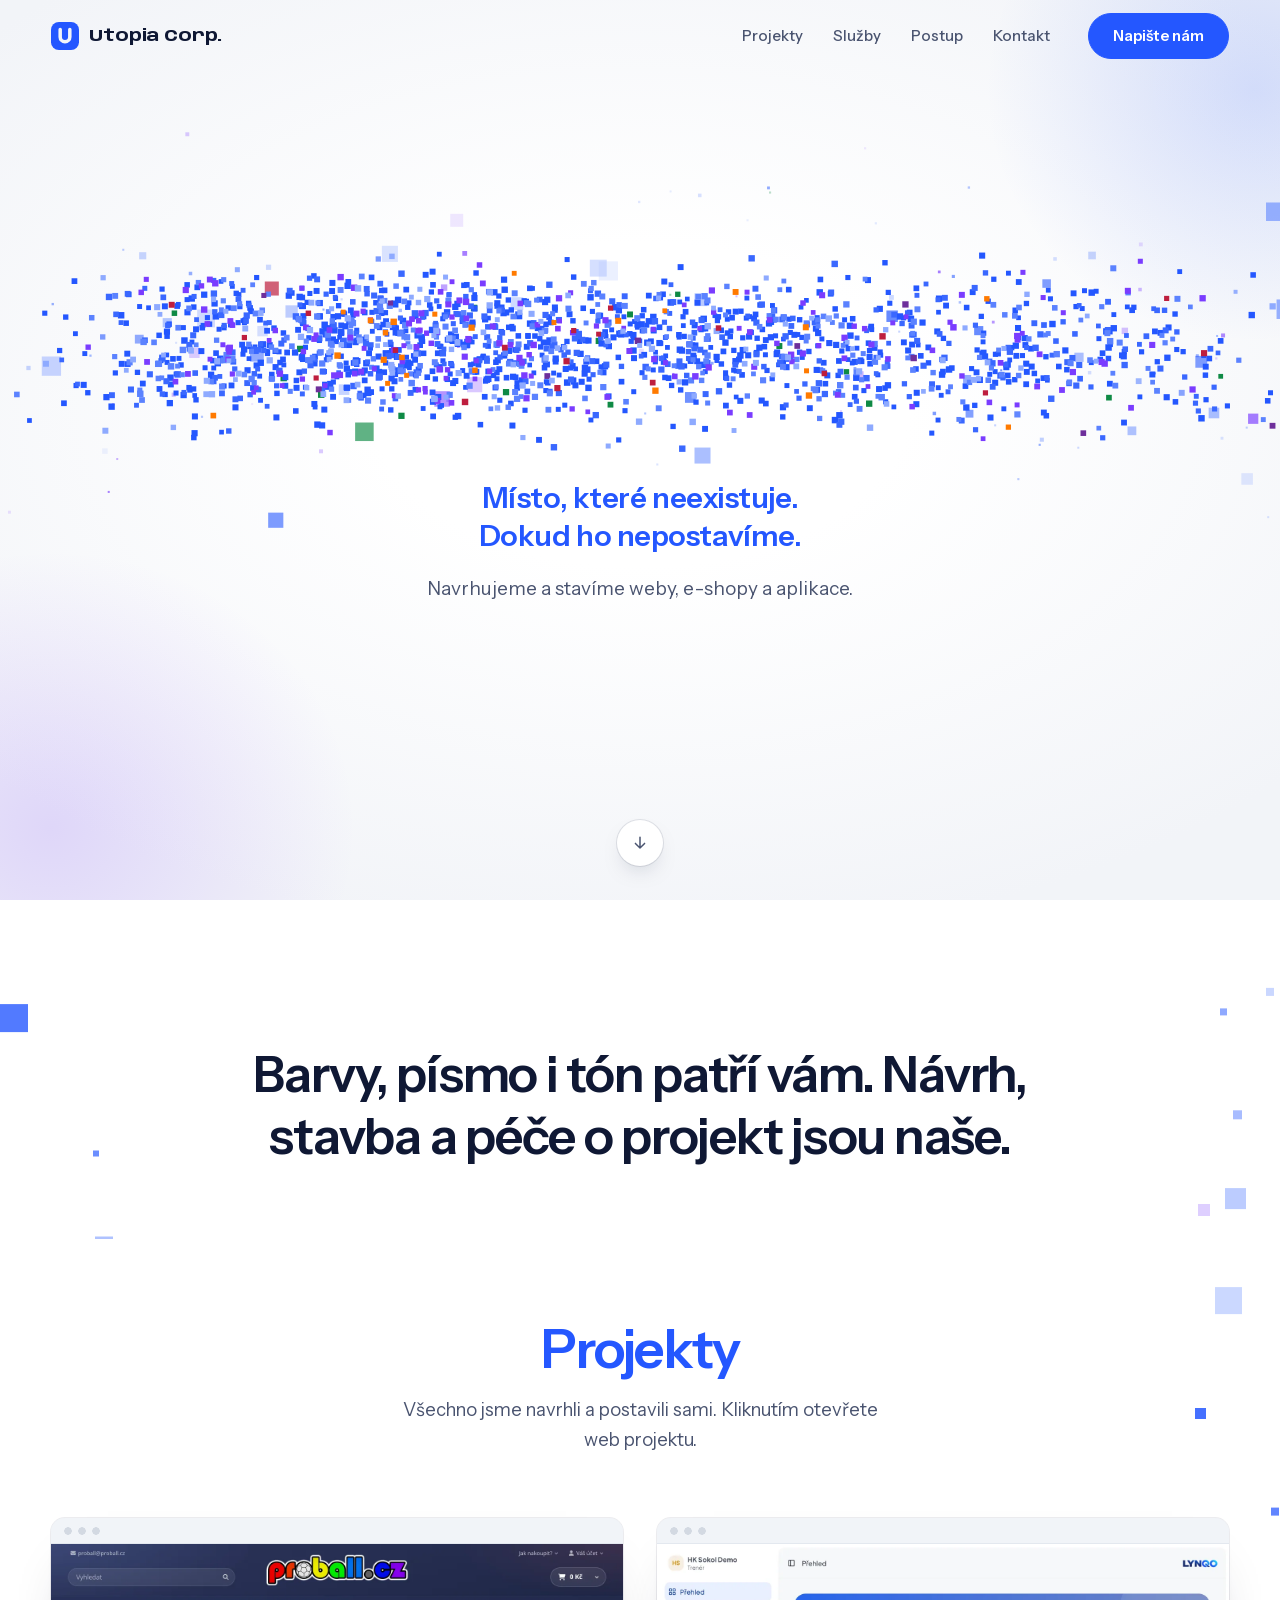
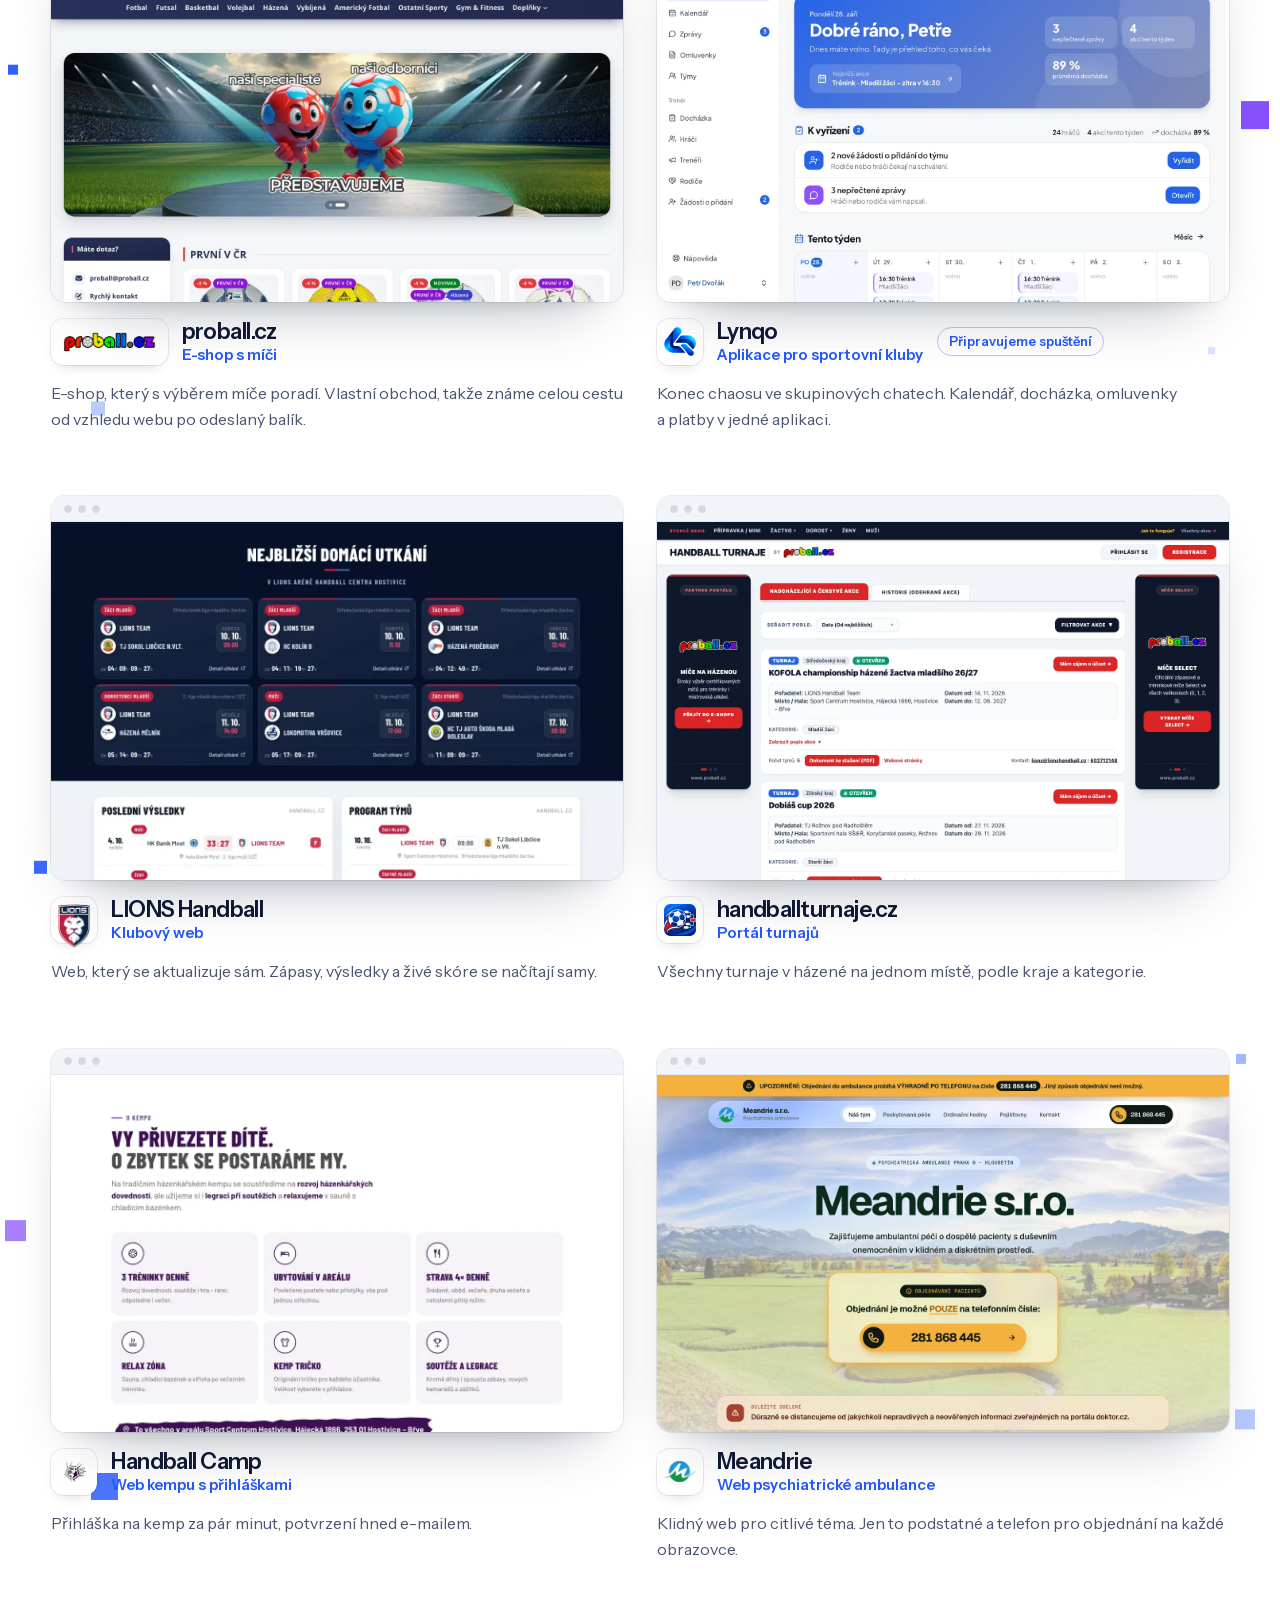
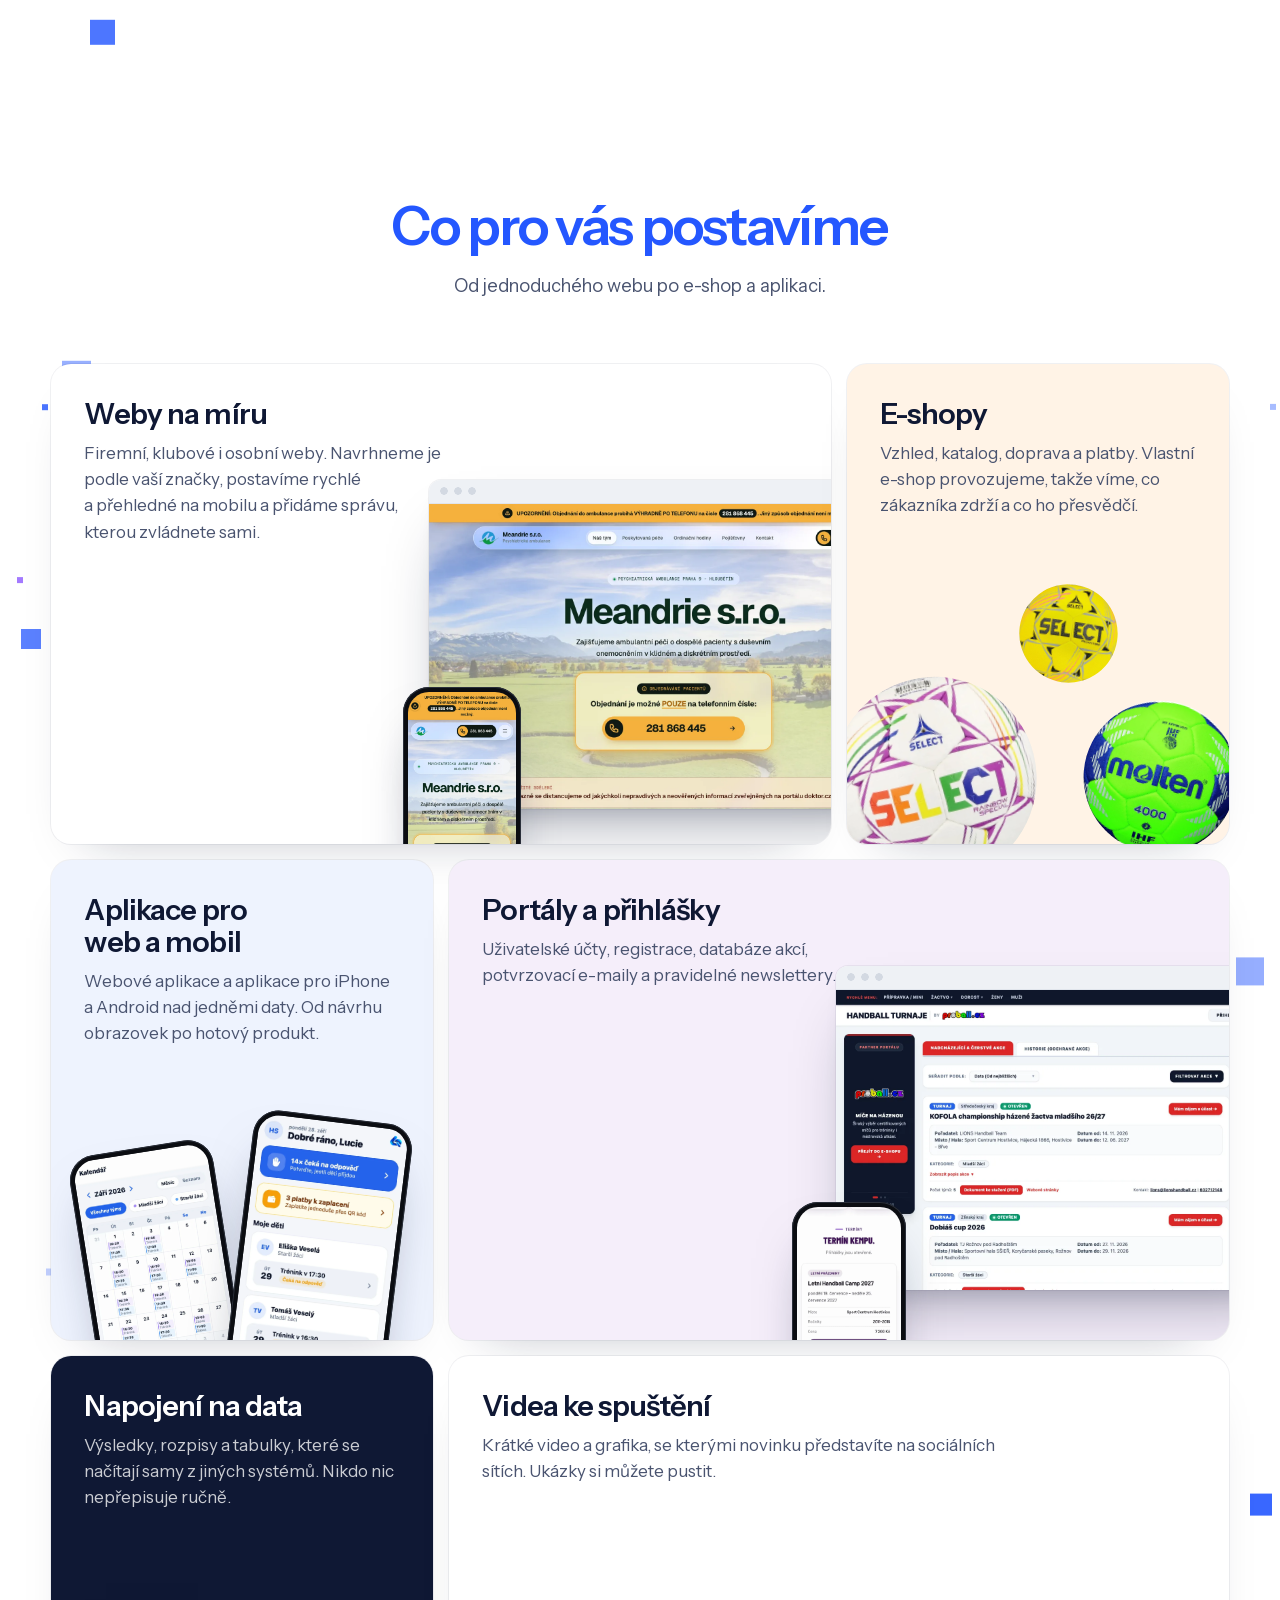
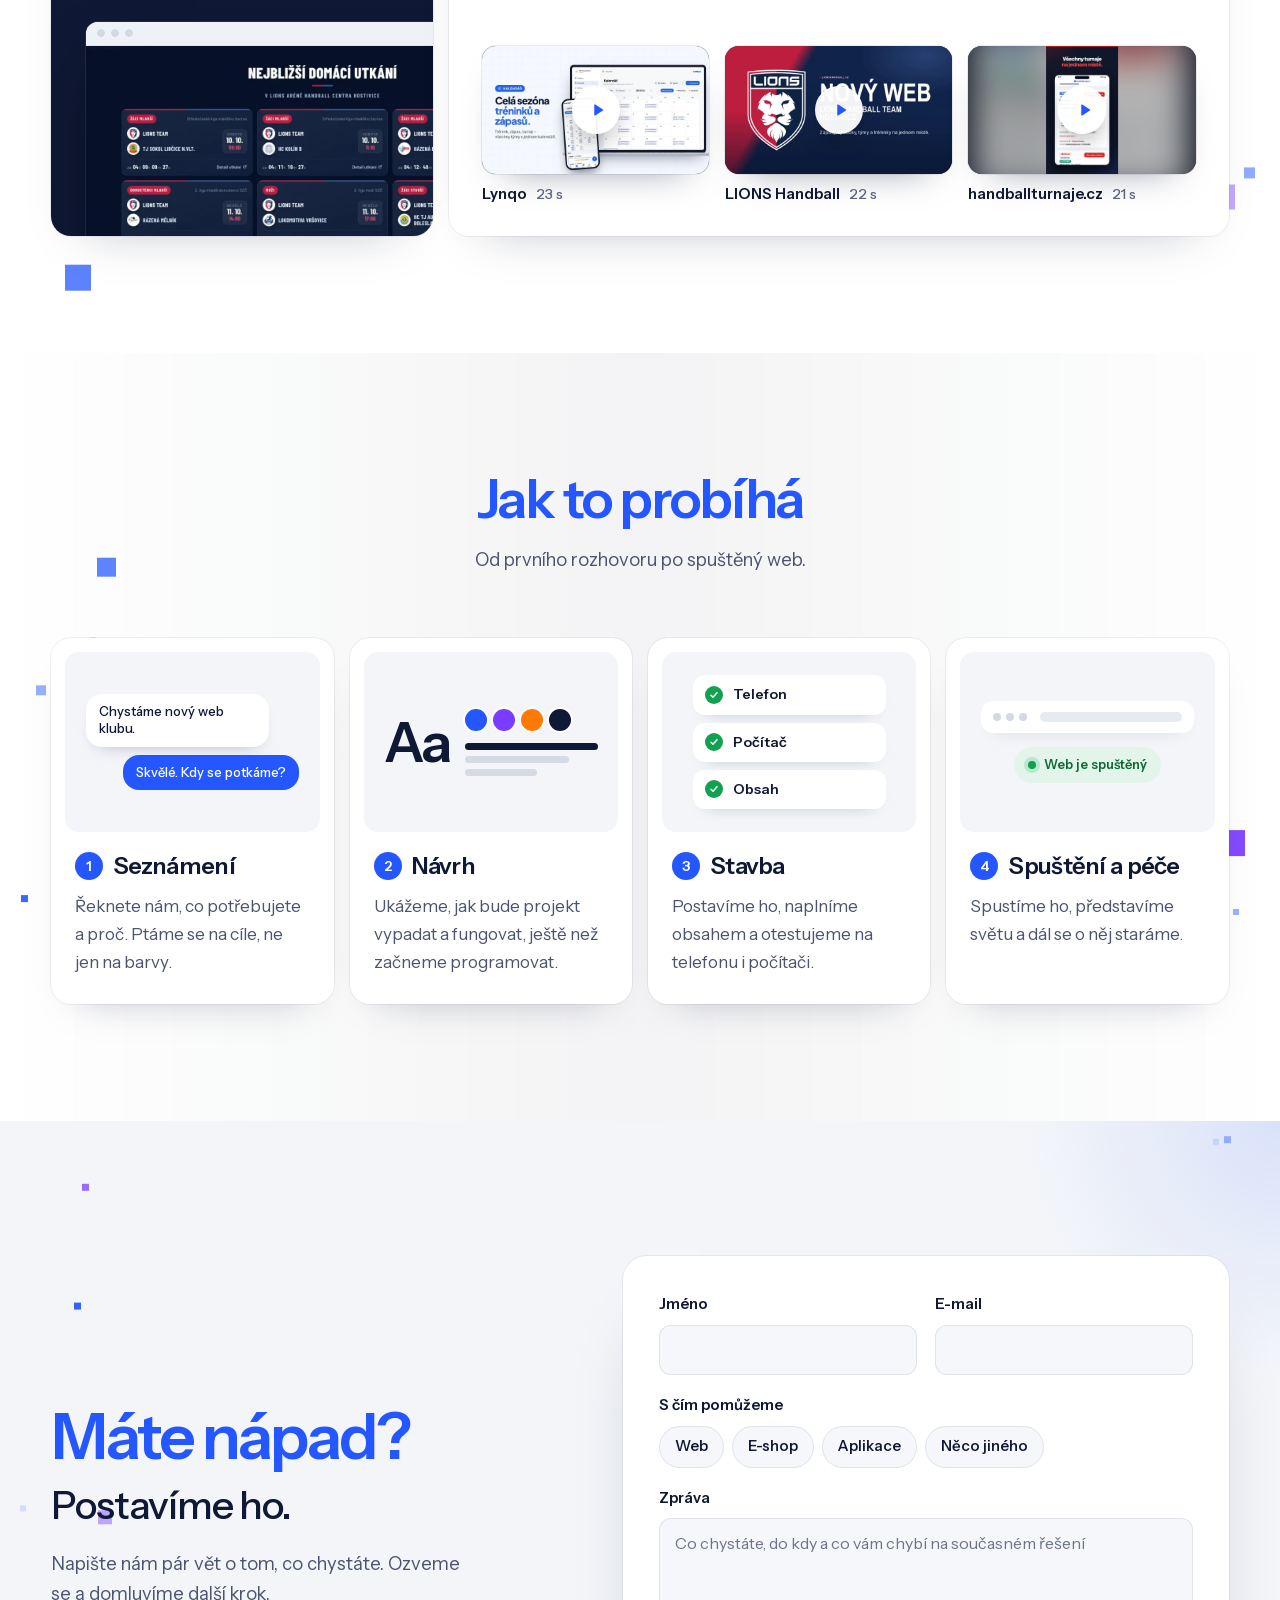
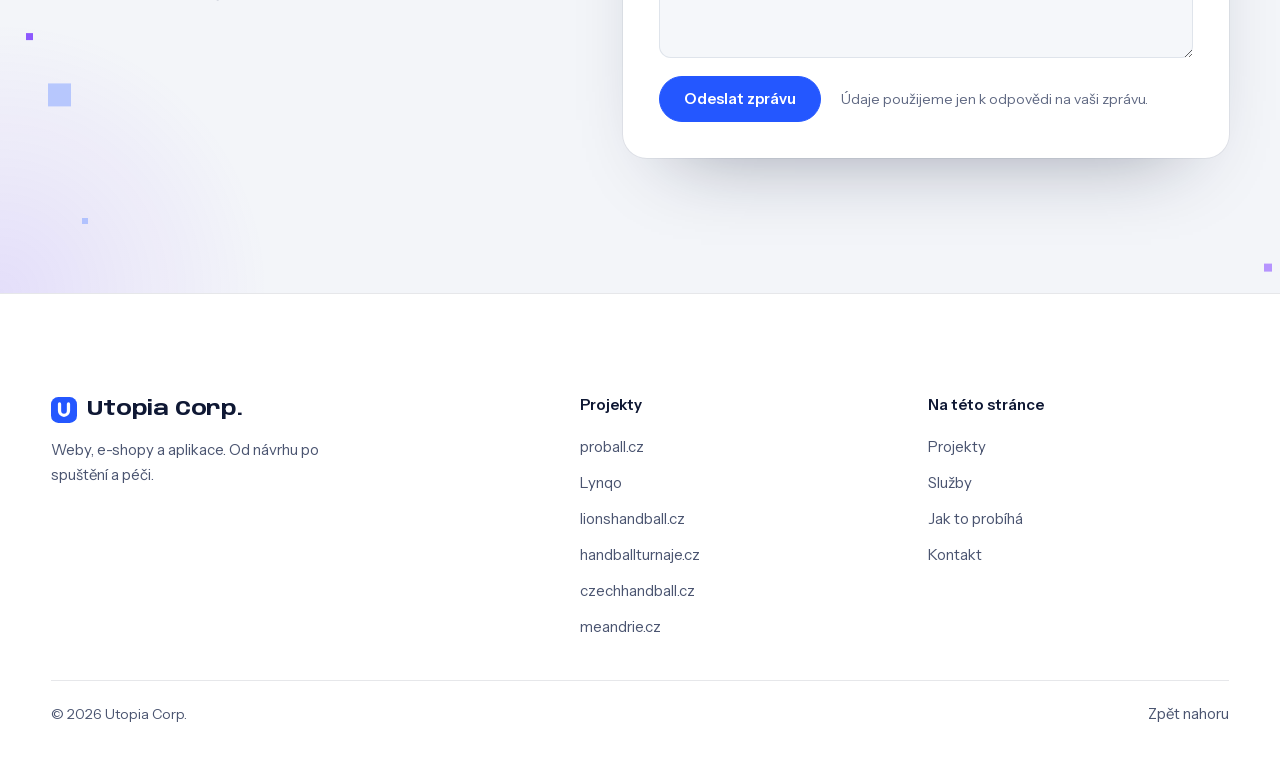
==== index.html @ 81db96ec "Prezentační web Utopia Corp. Jednostránkový web firmy Utopia Corp.: úvod s logem složeným z pixelů, " ====
<!doctype html>
<html lang="cs">
<head>
  <meta charset="utf-8">
  <meta name="viewport" content="width=device-width, initial-scale=1, viewport-fit=cover">
  <title>Utopia Corp. – weby, e-shopy a aplikace</title>
  <meta name="description" content="Utopia Corp. navrhuje a staví weby, e-shopy a aplikace. Prohlédněte si proball.cz, Lynqo, LIONS Handball, handballturnaje.cz, Handball Camp a Meandrie.">
  <meta name="theme-color" content="#ffffff">
  <meta property="og:type" content="website">
  <meta property="og:locale" content="cs_CZ">
  <meta property="og:title" content="Utopia Corp. – weby, e-shopy a aplikace">
  <meta property="og:description" content="Místo, které neexistuje. Dokud ho nepostavíme.">
  <meta property="og:image" content="assets/img/og.jpg?v=6">
  <meta name="twitter:card" content="summary_large_image">
  <link rel="icon" href="favicon.svg?v=2" type="image/svg+xml">
  <link rel="apple-touch-icon" href="assets/img/apple-touch-icon.png?v=2">
  <link rel="preload" href="assets/fonts/anybody-latin.woff2" as="font" type="font/woff2" crossorigin>
  <link rel="preload" href="assets/fonts/instrument-sans-latin.woff2" as="font" type="font/woff2" crossorigin>
  <link rel="stylesheet" href="assets/css/main.css?v=8">
  <script>
    (function () {
      var root = document.documentElement;
      root.classList.add('js');
      // Pojistka: kdyby se skripty nenačetly, stránka se po chvíli ukáže i tak.
      setTimeout(function () { root.classList.add('is-loaded'); }, 4500);
    })();
  </script>
  <script type="module" src="assets/js/main.js?v=7"></script>
</head>
<body>
  <a class="skip-link" href="#obsah">Přeskočit na obsah</a>

  <!-- Kurzor (jen myš) -->
  <div class="cursor" aria-hidden="true">
    <span class="cursor__ring"><span class="cursor__label" data-cursor-label></span></span>
    <span class="cursor__dot"></span>
  </div>

  <header class="site-header" data-header>
    <div class="site-header__inner">
      <a class="brand" href="#top" aria-label="Utopia Corp. – na začátek">
        <svg class="brand__mark" viewBox="0 0 32 32" aria-hidden="true">
          <defs>
            <mask id="brand-u-head"><rect width="32" height="32" fill="#fff"/><path d="M10.5 8.5v8.5a5.5 5.5 0 0 0 11 0V8.5" fill="none" stroke="#000" stroke-width="4" stroke-linecap="round"/></mask>
          </defs>
          <rect width="32" height="32" rx="9" fill="currentColor" mask="url(#brand-u-head)"/>
        </svg>
        <span class="brand__name">Utopia Corp.</span>
      </a>
      <nav class="site-nav" id="site-nav" aria-label="Hlavní navigace" data-nav>
        <ul>
          <li style="--i:0"><a href="#projekty">Projekty</a></li>
          <li style="--i:1"><a href="#sluzby">Služby</a></li>
          <li style="--i:2"><a href="#postup">Postup</a></li>
          <li style="--i:3"><a href="#kontakt">Kontakt</a></li>
        </ul>
      </nav>
      <a class="pill pill--brand site-header__cta" href="#kontakt">Napište nám</a>
      <button class="menu-toggle" type="button" aria-expanded="false" aria-controls="site-nav" data-menu-toggle>
        <span class="sr-only">Menu</span>
        <span class="menu-toggle__lines" aria-hidden="true"></span>
      </button>
    </div>
  </header>

  <main id="obsah">
    <!-- ============ ÚVOD: logo poskládané z pixelů ============ -->
    <section class="hero" id="top" aria-labelledby="hero-title" data-hero>
      <canvas class="hero__canvas" aria-hidden="true" data-particles></canvas>
      <div class="hero__orb" aria-hidden="true" data-orb></div>
      <div class="hero__content">
        <h1 class="sr-only" id="hero-title">Utopia Corp.</h1>
        <p class="hero__logo" aria-hidden="true" data-logo>Utopia</p>
        <p class="hero__tagline">Místo, které neexistuje. Dokud ho nepostavíme.</p>
        <p class="hero__sub">Navrhujeme a&nbsp;stavíme weby, <span class="nowrap">e-shopy</span> a&nbsp;aplikace.</p>
      </div>
      <a class="scroll-down" href="#projekty">
        <span class="sr-only">Přejít na projekty</span>
        <svg viewBox="0 0 24 24" aria-hidden="true"><path d="M12 5v13M6.5 12.5 12 18l5.5-5.5" fill="none" stroke="currentColor" stroke-width="1.8" stroke-linecap="round" stroke-linejoin="round"/></svg>
      </a>
    </section>

    <!-- ============ VÝPOVĚĎ ============ -->
    <section class="statement" aria-label="O nás" data-pixels="10">
      <p class="statement__text" data-words>Barvy, písmo i&nbsp;tón patří vám. Návrh, stavba a&nbsp;péče o&nbsp;projekt jsou naše.</p>
    </section>

    <!-- ============ PROJEKTY ============ -->
    <section class="projects" id="projekty" aria-labelledby="projects-title" data-pixels="18">
      <div class="container">
        <header class="section-head" data-reveal>
          <h2 class="section-title" id="projects-title">Projekty</h2>
          <p class="section-lead">Všechno jsme navrhli a&nbsp;postavili sami. Kliknutím otevřete web projektu.</p>
        </header>

        <ul class="cards">
          <li class="card" data-reveal>
            <a class="card__link" href="https://www.proball.cz/" target="_blank" rel="noopener" data-cursor="Otevřít web">
              <span class="card__frame skeleton"><img src="assets/img/work/proball-desktop.webp" alt="Úvodní stránka e-shopu proball.cz" width="1440" height="900" loading="lazy" decoding="async"></span>
              <span class="card__meta">
                <span class="card__logo card__logo--wide"><img src="assets/img/logos/proball.webp" alt="" width="900" height="195" loading="lazy"></span>
                <span class="card__titles">
                  <span class="card__name">proball.cz</span>
                  <span class="card__kind">E-shop s&nbsp;míči</span>
                </span>
              </span>
              <span class="card__claim"><span class="nowrap">E-shop</span>, který s&nbsp;výběrem míče poradí. Vlastní obchod, takže známe celou cestu od vzhledu webu po odeslaný balík.</span>
            </a>
          </li>

          <li class="card" data-reveal style="--d:1">
            <button class="card__link" type="button" data-video="assets/video/lynqo.mp4" data-poster="assets/video/lynqo-poster.webp" data-ratio="16 / 9" data-title="Lynqo – video ke spuštění" data-cursor="Přehrát video">
              <span class="card__frame skeleton"><img src="assets/img/lynqo/desktop-dashboard.webp" alt="Aplikace Lynqo: přehled klubu" width="1600" height="1000" loading="lazy" decoding="async"></span>
              <span class="card__meta">
                <span class="card__logo"><img src="assets/img/logos/lynqo-mark.webp" alt="" width="200" height="186" loading="lazy"></span>
                <span class="card__titles">
                  <span class="card__name">Lynqo</span>
                  <span class="card__kind">Aplikace pro sportovní kluby</span>
                </span>
                <span class="card__badge">Připravujeme spuštění</span>
              </span>
              <span class="card__claim">Konec chaosu ve skupinových chatech. Kalendář, docházka, omluvenky a&nbsp;platby v&nbsp;jedné aplikaci.</span>
            </button>
          </li>

          <li class="card" data-reveal>
            <a class="card__link" href="https://lionshandball.cz/" target="_blank" rel="noopener" data-cursor="Otevřít web">
              <span class="card__frame skeleton"><img src="assets/img/sluzby/lions-zapasy.webp" alt="Nejbližší domácí zápasy na webu LIONS Handball" width="1200" height="750" loading="lazy" decoding="async"></span>
              <span class="card__meta">
                <span class="card__logo"><img src="assets/img/logos/lions.webp" alt="" width="261" height="360" loading="lazy"></span>
                <span class="card__titles">
                  <span class="card__name">LIONS Handball</span>
                  <span class="card__kind">Klubový web</span>
                </span>
              </span>
              <span class="card__claim">Web, který se aktualizuje sám. Zápasy, výsledky a&nbsp;živé skóre se načítají samy.</span>
            </a>
          </li>

          <li class="card" data-reveal style="--d:1">
            <a class="card__link" href="https://handballturnaje.cz/" target="_blank" rel="noopener" data-cursor="Otevřít web">
              <span class="card__frame skeleton"><img src="assets/img/work/turnaje-desktop.webp" alt="Přehled turnajů na handballturnaje.cz" width="1440" height="900" loading="lazy" decoding="async"></span>
              <span class="card__meta">
                <span class="card__logo"><img src="assets/img/logos/turnaje.webp" alt="" width="256" height="256" loading="lazy"></span>
                <span class="card__titles">
                  <span class="card__name">handballturnaje.cz</span>
                  <span class="card__kind">Portál turnajů</span>
                </span>
              </span>
              <span class="card__claim">Všechny turnaje v&nbsp;házené na jednom místě, podle kraje a&nbsp;kategorie.</span>
            </a>
          </li>

          <li class="card" data-reveal>
            <a class="card__link" href="https://czechhandball.cz/" target="_blank" rel="noopener" data-cursor="Otevřít web">
              <span class="card__frame skeleton"><img src="assets/img/projekty/camp.webp" alt="Program kempu na webu Handball Camp" width="1200" height="750" loading="lazy" decoding="async"></span>
              <span class="card__meta">
                <span class="card__logo"><img src="assets/img/logos/camp.webp" alt="" width="300" height="300" loading="lazy"></span>
                <span class="card__titles">
                  <span class="card__name">Handball Camp</span>
                  <span class="card__kind">Web kempu s&nbsp;přihláškami</span>
                </span>
              </span>
              <span class="card__claim">Přihláška na kemp za pár minut, potvrzení hned e-mailem.</span>
            </a>
          </li>

          <li class="card" data-reveal style="--d:1">
            <a class="card__link" href="https://meandrie.cz/" target="_blank" rel="noopener" data-cursor="Otevřít web">
              <span class="card__frame skeleton"><img src="assets/img/work/meandrie-desktop.webp" alt="Úvodní stránka webu ambulance Meandrie" width="1440" height="900" loading="lazy" decoding="async"></span>
              <span class="card__meta">
                <span class="card__logo"><img src="assets/img/logos/meandrie.webp" alt="" width="532" height="350" loading="lazy"></span>
                <span class="card__titles">
                  <span class="card__name">Meandrie</span>
                  <span class="card__kind">Web psychiatrické ambulance</span>
                </span>
              </span>
              <span class="card__claim">Klidný web pro citlivé téma. Jen to podstatné a&nbsp;telefon pro objednání na každé obrazovce.</span>
            </a>
          </li>
        </ul>
      </div>
    </section>

    <!-- ============ SLUŽBY ============ -->
    <section class="services" id="sluzby" aria-labelledby="services-title" data-pixels="16">
      <div class="container">
        <header class="section-head" data-reveal>
          <h2 class="section-title" id="services-title">Co pro vás postavíme</h2>
          <p class="section-lead">Od jednoduchého webu po <span class="nowrap">e-shop</span> a&nbsp;aplikaci.</p>
        </header>

        <ul class="bento">
          <li class="tile tile--wide tile--web" data-reveal>
            <div class="tile__text">
              <h3 class="tile__title">Weby na míru</h3>
              <p>Firemní, klubové i&nbsp;osobní weby. Navrhneme je podle vaší značky, postavíme rychlé a&nbsp;přehledné na mobilu a&nbsp;přidáme správu, kterou zvládnete sami.</p>
            </div>
            <div class="tile__media" aria-hidden="true">
              <div class="peek peek--browser skeleton"><img src="assets/img/work/meandrie-desktop.webp" alt="" width="1440" height="900" loading="lazy" decoding="async"></div>
              <div class="peek peek--phone skeleton"><img src="assets/img/work/meandrie-mobile.webp" alt="" width="780" height="1688" loading="lazy" decoding="async"></div>
            </div>
          </li>

          <li class="tile tile--shop" data-reveal style="--d:1">
            <div class="tile__text">
              <h3 class="tile__title">E-shopy</h3>
              <p>Vzhled, katalog, doprava a&nbsp;platby. Vlastní <span class="nowrap">e-shop</span> provozujeme, takže víme, co zákazníka zdrží a&nbsp;co ho přesvědčí.</p>
            </div>
            <div class="tile__media" aria-hidden="true">
              <img class="ball ball--1" src="assets/img/sluzby/mic-rainbow.webp" alt="" width="640" height="640" loading="lazy" decoding="async">
              <img class="ball ball--2" src="assets/img/sluzby/mic-molten.webp" alt="" width="640" height="626" loading="lazy" decoding="async">
              <img class="ball ball--3" src="assets/img/sluzby/mic-phantom.webp" alt="" width="640" height="640" loading="lazy" decoding="async">
            </div>
          </li>

          <li class="tile tile--app" data-reveal>
            <div class="tile__text">
              <h3 class="tile__title">Aplikace pro web a&nbsp;mobil</h3>
              <p>Webové aplikace a&nbsp;aplikace pro iPhone a&nbsp;Android nad jedněmi daty. Od návrhu obrazovek po hotový produkt.</p>
            </div>
            <div class="tile__media" aria-hidden="true">
              <div class="peek peek--phone peek--back skeleton"><img src="assets/img/lynqo/mobile-calendar.webp" alt="" width="780" height="1688" loading="lazy" decoding="async"></div>
              <div class="peek peek--phone peek--front skeleton"><img src="assets/img/lynqo/mobile-home.webp" alt="" width="780" height="1688" loading="lazy" decoding="async"></div>
            </div>
          </li>

          <li class="tile tile--wide tile--portal" data-reveal style="--d:1">
            <div class="tile__text">
              <h3 class="tile__title">Portály a&nbsp;přihlášky</h3>
              <p>Uživatelské účty, registrace, databáze akcí, potvrzovací e-maily a&nbsp;pravidelné newslettery.</p>
            </div>
            <div class="tile__media" aria-hidden="true">
              <div class="peek peek--browser skeleton"><img src="assets/img/work/turnaje-desktop.webp" alt="" width="1440" height="900" loading="lazy" decoding="async"></div>
              <div class="peek peek--phone skeleton"><img src="assets/img/sluzby/camp-prihlaska.webp" alt="" width="600" height="1299" loading="lazy" decoding="async"></div>
            </div>
          </li>

          <li class="tile tile--data" data-reveal>
            <div class="tile__text">
              <h3 class="tile__title">Napojení na data</h3>
              <p>Výsledky, rozpisy a&nbsp;tabulky, které se načítají samy z&nbsp;jiných systémů. Nikdo nic nepřepisuje ručně.</p>
            </div>
            <div class="tile__media" aria-hidden="true">
              <div class="peek peek--browser skeleton"><img src="assets/img/sluzby/lions-zapasy.webp" alt="" width="1200" height="750" loading="lazy" decoding="async"></div>
            </div>
          </li>

          <li class="tile tile--wide tile--video" data-reveal style="--d:1">
            <div class="tile__text">
              <h3 class="tile__title">Videa ke spuštění</h3>
              <p>Krátké video a&nbsp;grafika, se kterými novinku představíte na sociálních sítích. Ukázky si můžete pustit.</p>
            </div>
            <ul class="clips">
              <li>
                <button class="clip" type="button" data-video="assets/video/lynqo.mp4" data-poster="assets/video/lynqo-poster.webp" data-ratio="16 / 9" data-title="Lynqo – video ke spuštění" data-cursor="Přehrát">
                  <span class="clip__thumb skeleton"><img src="assets/video/lynqo-poster.webp" alt="" width="1280" height="720" loading="lazy" decoding="async"></span>
                  <span class="clip__label"><span class="sr-only">Přehrát video: </span>Lynqo <small>23 s</small></span>
                </button>
              </li>
              <li>
                <button class="clip" type="button" data-video="assets/video/lions.mp4" data-poster="assets/video/lions-poster.webp" data-ratio="16 / 9" data-title="LIONS Handball – video ke spuštění webu" data-cursor="Přehrát">
                  <span class="clip__thumb skeleton"><img src="assets/video/lions-poster.webp" alt="" width="1280" height="720" loading="lazy" decoding="async"></span>
                  <span class="clip__label"><span class="sr-only">Přehrát video: </span>LIONS Handball <small>22 s</small></span>
                </button>
              </li>
              <li>
                <button class="clip" type="button" data-video="assets/video/turnaje.mp4" data-poster="assets/video/turnaje-poster.webp" data-ratio="9 / 16" data-title="handballturnaje.cz – video ke spuštění" data-cursor="Přehrát">
                  <span class="clip__thumb clip__thumb--portrait skeleton"><img src="assets/video/turnaje-poster.webp" alt="" width="720" height="1280" loading="lazy" decoding="async"><img class="clip__portrait" src="assets/video/turnaje-poster.webp" alt="" width="720" height="1280" loading="lazy" decoding="async"></span>
                  <span class="clip__label"><span class="sr-only">Přehrát video: </span>handballturnaje.cz <small>21 s</small></span>
                </button>
              </li>
            </ul>
          </li>
        </ul>
      </div>
    </section>

    <!-- ============ POSTUP ============ -->
    <section class="process" id="postup" aria-labelledby="process-title" data-pixels="12">
      <div class="container">
        <header class="section-head" data-reveal>
          <h2 class="section-title" id="process-title">Jak to probíhá</h2>
          <p class="section-lead">Od prvního rozhovoru po spuštěný web.</p>
        </header>
        <ol class="steps">
          <li class="step" data-reveal>
            <div class="step__stage" aria-hidden="true">
              <div class="vig-chat">
                <span class="vig-chat__in">Chystáme nový web klubu.</span>
                <span class="vig-chat__out">Skvělé. Kdy se potkáme?</span>
              </div>
            </div>
            <h3 class="step__title"><span class="step__num">1</span>Seznámení</h3>
            <p>Řeknete nám, co potřebujete a&nbsp;proč. Ptáme se na cíle, ne jen na barvy.</p>
          </li>
          <li class="step" data-reveal style="--d:1">
            <div class="step__stage" aria-hidden="true">
              <div class="vig-design">
                <span class="vig-design__type">Aa</span>
                <span class="vig-design__swatches"><i style="--c: var(--brand)"></i><i style="--c: var(--violet)"></i><i style="--c: var(--p-proball)"></i><i style="--c: var(--ink)"></i></span>
                <span class="vig-design__wire"><i></i><i></i><i></i></span>
              </div>
            </div>
            <h3 class="step__title"><span class="step__num">2</span>Návrh</h3>
            <p>Ukážeme, jak bude projekt vypadat a&nbsp;fungovat, ještě než začneme programovat.</p>
          </li>
          <li class="step" data-reveal style="--d:2">
            <div class="step__stage" aria-hidden="true">
              <span class="vig-check">
                <span>Telefon</span>
                <span>Počítač</span>
                <span>Obsah</span>
              </span>
            </div>
            <h3 class="step__title"><span class="step__num">3</span>Stavba</h3>
            <p>Postavíme ho, naplníme obsahem a&nbsp;otestujeme na telefonu i&nbsp;počítači.</p>
          </li>
          <li class="step" data-reveal style="--d:3">
            <div class="step__stage" aria-hidden="true">
              <div class="vig-live">
                <span class="vig-live__bar"><i></i><i></i><i></i></span>
                <span class="vig-live__status"><b></b>Web je spuštěný</span>
              </div>
            </div>
            <h3 class="step__title"><span class="step__num">4</span>Spuštění a&nbsp;péče</h3>
            <p>Spustíme ho, představíme světu a&nbsp;dál se o&nbsp;něj staráme.</p>
          </li>
        </ol>
      </div>
    </section>

    <!-- ============ KONTAKT ============ -->
    <section class="contact" id="kontakt" aria-labelledby="contact-title" data-pixels="14">
      <div class="container contact__grid">
        <div class="contact__intro" data-reveal>
          <h2 class="contact__title" id="contact-title">Máte nápad?</h2>
          <p class="contact__sub">Postavíme ho.</p>
          <p class="contact__lead">Napište nám pár vět o&nbsp;tom, co chystáte. Ozveme se a&nbsp;domluvíme další krok.</p>
        </div>
        <form class="form" action="kontakt.php" method="post" novalidate data-contact data-reveal style="--d:1">
          <div class="form__row">
            <div class="field">
              <label for="f-name">Jméno</label>
              <input id="f-name" name="jmeno" type="text" autocomplete="name" required minlength="2" maxlength="120" aria-describedby="f-name-err">
              <p class="field__error" id="f-name-err"></p>
            </div>
            <div class="field">
              <label for="f-email">E-mail</label>
              <input id="f-email" name="email" type="email" autocomplete="email" inputmode="email" required maxlength="200" aria-describedby="f-email-err">
              <p class="field__error" id="f-email-err"></p>
            </div>
          </div>
          <fieldset class="field field--chips">
            <legend>S&nbsp;čím pomůžeme</legend>
            <label class="chip"><input type="checkbox" name="sluzby[]" value="Web"><span>Web</span></label>
            <label class="chip"><input type="checkbox" name="sluzby[]" value="E-shop"><span>E-shop</span></label>
            <label class="chip"><input type="checkbox" name="sluzby[]" value="Aplikace"><span>Aplikace</span></label>
            <label class="chip"><input type="checkbox" name="sluzby[]" value="Něco jiného"><span>Něco jiného</span></label>
          </fieldset>
          <div class="field">
            <label for="f-msg">Zpráva</label>
            <textarea id="f-msg" name="zprava" rows="5" required minlength="10" maxlength="5000" placeholder="Co chystáte, do kdy a co vám chybí na současném řešení" aria-describedby="f-msg-err"></textarea>
            <p class="field__error" id="f-msg-err"></p>
          </div>
          <div class="form__hp" aria-hidden="true">
            <label for="f-web">Tohle pole nevyplňujte</label>
            <input id="f-web" name="web" type="text" tabindex="-1" autocomplete="off">
          </div>
          <input type="hidden" name="t" value="">
          <div class="form__foot">
            <button class="pill pill--brand" type="submit" data-submit>Odeslat zprávu</button>
            <p class="form__note">Údaje použijeme jen k&nbsp;odpovědi na vaši zprávu.</p>
          </div>
          <p class="form__status" role="status" data-form-status></p>
        </form>
      </div>
    </section>
  </main>

  <footer class="site-footer">
    <div class="container footer__grid">
      <div class="footer__brand">
        <p class="footer__name">
          <svg class="footer__icon" viewBox="0 0 32 32" aria-hidden="true">
            <defs>
              <mask id="brand-u-foot"><rect width="32" height="32" fill="#fff"/><path d="M10.5 8.5v8.5a5.5 5.5 0 0 0 11 0V8.5" fill="none" stroke="#000" stroke-width="4" stroke-linecap="round"/></mask>
            </defs>
            <rect width="32" height="32" rx="9" fill="currentColor" mask="url(#brand-u-foot)"/>
          </svg>
          Utopia Corp.
        </p>
        <p class="footer__claim">Weby, <span class="nowrap">e-shopy</span> a&nbsp;aplikace. Od návrhu po spuštění a&nbsp;péči.</p>
      </div>
      <nav aria-labelledby="footer-projects">
        <h2 class="footer__heading" id="footer-projects">Projekty</h2>
        <ul>
          <li><a href="https://www.proball.cz/" target="_blank" rel="noopener">proball.cz</a></li>
          <li><a href="#projekty">Lynqo</a></li>
          <li><a href="https://lionshandball.cz/" target="_blank" rel="noopener">lionshandball.cz</a></li>
          <li><a href="https://handballturnaje.cz/" target="_blank" rel="noopener">handballturnaje.cz</a></li>
          <li><a href="https://czechhandball.cz/" target="_blank" rel="noopener">czechhandball.cz</a></li>
          <li><a href="https://meandrie.cz/" target="_blank" rel="noopener">meandrie.cz</a></li>
        </ul>
      </nav>
      <nav aria-labelledby="footer-page">
        <h2 class="footer__heading" id="footer-page">Na této stránce</h2>
        <ul>
          <li><a href="#projekty">Projekty</a></li>
          <li><a href="#sluzby">Služby</a></li>
          <li><a href="#postup">Jak to probíhá</a></li>
          <li><a href="#kontakt">Kontakt</a></li>
        </ul>
      </nav>
    </div>
    <div class="container footer__bottom">
      <p>© <span data-year>2026</span> Utopia Corp.</p>
      <a href="#top">Zpět nahoru</a>
    </div>
  </footer>

  <!-- Přehrávač videí ke spuštění -->
  <dialog class="video-dialog" aria-label="Video ke spuštění" data-video-dialog>
    <button class="icon-btn video-dialog__close" type="button" aria-label="Zavřít video" data-video-close>
      <svg viewBox="0 0 24 24" aria-hidden="true"><path d="M6 6l12 12M18 6L6 18" stroke="currentColor" stroke-width="2" stroke-linecap="round"/></svg>
    </button>
    <video controls playsinline preload="none"></video>
  </dialog>
</body>
</html>
---- assets/css/main.css ----
/* =========================================================
   Utopia Corp. – prezentační web
   Světlý a vzdušný: logo z pixelů, modré nadpisy, plovoucí čtverečky.
   ========================================================= */

/* ---------- Písma (self-hosted, variabilní) ---------- */
@font-face {
  font-family: 'Anybody';
  font-style: normal;
  font-weight: 100 900;
  font-stretch: 50% 150%;
  font-display: swap;
  src: url('../fonts/anybody-latin-ext.woff2') format('woff2');
  unicode-range: U+0100-02BA, U+02BD-02C5, U+02C7-02CC, U+02CE-02D7, U+02DD-02FF, U+0304, U+0308, U+0329, U+1D00-1DBF, U+1E00-1E9F, U+1EF2-1EFF, U+2020, U+20A0-20AB, U+20AD-20C0, U+2113, U+2C60-2C7F, U+A720-A7FF;
}
@font-face {
  font-family: 'Anybody';
  font-style: normal;
  font-weight: 100 900;
  font-stretch: 50% 150%;
  font-display: swap;
  src: url('../fonts/anybody-latin.woff2') format('woff2');
  unicode-range: U+0000-00FF, U+0131, U+0152-0153, U+02BB-02BC, U+02C6, U+02DA, U+02DC, U+0304, U+0308, U+0329, U+2000-206F, U+20AC, U+2122, U+2191, U+2193, U+2212, U+2215, U+FEFF, U+FFFD;
}
@font-face {
  font-family: 'Instrument Sans';
  font-style: normal;
  font-weight: 400 700;
  font-stretch: 75% 100%;
  font-display: swap;
  src: url('../fonts/instrument-sans-latin-ext.woff2') format('woff2');
  unicode-range: U+0100-02BA, U+02BD-02C5, U+02C7-02CC, U+02CE-02D7, U+02DD-02FF, U+0304, U+0308, U+0329, U+1D00-1DBF, U+1E00-1E9F, U+1EF2-1EFF, U+2020, U+20A0-20AB, U+20AD-20C0, U+2113, U+2C60-2C7F, U+A720-A7FF;
}
@font-face {
  font-family: 'Instrument Sans';
  font-style: normal;
  font-weight: 400 700;
  font-stretch: 75% 100%;
  font-display: swap;
  src: url('../fonts/instrument-sans-latin.woff2') format('woff2');
  unicode-range: U+0000-00FF, U+0131, U+0152-0153, U+02BB-02BC, U+02C6, U+02DA, U+02DC, U+0304, U+0308, U+0329, U+2000-206F, U+20AC, U+2122, U+2191, U+2193, U+2212, U+2215, U+FEFF, U+FFFD;
}

:root {
  --bg: #ffffff;
  --bg-soft: #f3f5f9;
  --ink: #0f1834;
  --ink-2: #4a5470;
  --ink-3: #5f6882;
  --line: rgba(15, 24, 52, 0.1);
  --brand: #2457ff;
  --brand-dark: #1a42d6;
  --violet: #7a3cff;
  --danger: #b3261e;

  /* barvy projektů */
  --p-proball: #ff7a00;
  --p-lynqo: #2563eb;
  --p-lions: #be1e3e;
  --p-turnaje: #16203a;
  --p-camp: #6e2f9b;
  --p-meandrie: #0f8a45;

  --font-display: 'Anybody', 'Arial Black', system-ui, sans-serif;
  --font-text: 'Instrument Sans', system-ui, -apple-system, 'Segoe UI', Roboto, sans-serif;

  --container: 1240px;
  --gutter: clamp(18px, 4vw, 56px);
  --header-h: 72px;
  --r: 20px;
  --ease-out: cubic-bezier(0.22, 1, 0.36, 1);
}

/* ---------- Základ ---------- */
*,
*::before,
*::after {
  box-sizing: border-box;
}

html {
  -webkit-text-size-adjust: 100%;
  text-size-adjust: 100%;
  scroll-behavior: smooth;
  scroll-padding-top: var(--header-h);
  background: var(--bg);
}

body {
  margin: 0;
  background: var(--bg);
  color: var(--ink);
  font-family: var(--font-text);
  font-size: 1.0625rem;
  line-height: 1.65;
  -webkit-font-smoothing: antialiased;
  -moz-osx-font-smoothing: grayscale;
  overflow-x: clip;
}

img,
video,
svg,
canvas {
  display: block;
  max-width: 100%;
}

img {
  height: auto;
}

a {
  color: inherit;
  text-underline-offset: 0.2em;
  text-decoration-thickness: 1px;
}

button,
input,
select,
textarea {
  font: inherit;
  color: inherit;
}

button {
  cursor: pointer;
}

h1,
h2,
h3,
p,
dl,
dd,
ul,
ol,
figure,
fieldset {
  margin: 0;
}

::selection {
  background: var(--brand);
  color: #fff;
}

:focus-visible {
  outline: 2px solid var(--brand);
  outline-offset: 3px;
  border-radius: 6px;
}

html:has(dialog[open]) {
  overflow: hidden;
}

[hidden] {
  display: none !important;
}

.sr-only {
  position: absolute !important;
  width: 1px;
  height: 1px;
  padding: 0;
  margin: -1px;
  overflow: hidden;
  clip: rect(0 0 0 0);
  white-space: nowrap;
  border: 0;
}

.skip-link {
  position: fixed;
  top: 12px;
  left: 12px;
  z-index: 500;
  padding: 10px 16px;
  border-radius: 8px;
  background: var(--brand);
  color: #fff;
  font-weight: 600;
  text-decoration: none;
  transform: translateY(-160%);
  transition: transform 0.2s var(--ease-out);
}

.skip-link:focus-visible {
  transform: none;
}

.container {
  width: min(100% - 2 * var(--gutter), var(--container));
  margin-inline: auto;
}

.nowrap {
  white-space: nowrap;
}

.pill {
  display: inline-flex;
  align-items: center;
  justify-content: center;
  min-height: 46px;
  padding: 0 24px;
  border: 1.5px solid var(--ink);
  border-radius: 999px;
  background: transparent;
  color: var(--ink);
  font-size: 0.9375rem;
  font-weight: 600;
  text-decoration: none;
  white-space: nowrap;
  transition: background-color 0.3s, color 0.3s, border-color 0.3s, box-shadow 0.3s;
}

.pill--brand {
  border-color: var(--brand);
  background: var(--brand);
  color: #fff;
}

@media (hover: hover) {
  .pill:hover {
    background: var(--ink);
    color: #fff;
  }
  .pill--brand:hover {
    border-color: var(--brand-dark);
    background: var(--brand-dark);
    box-shadow: 0 10px 24px -10px rgba(36, 87, 255, 0.6);
  }
}

.icon-btn {
  display: inline-grid;
  place-items: center;
  width: 44px;
  height: 44px;
  border: 0;
  border-radius: 50%;
  background: transparent;
  transition: background-color 0.2s;
}

.icon-btn svg {
  width: 22px;
  height: 22px;
}

/* ---------- Kurzor ---------- */
.cursor {
  display: none;
}

.has-cursor .cursor {
  display: block;
}

.has-cursor,
.has-cursor * {
  cursor: none !important;
}

.has-cursor input,
.has-cursor textarea {
  cursor: text !important;
}

.cursor__dot,
.cursor__ring {
  position: fixed;
  left: 0;
  top: 0;
  z-index: 400;
  border-radius: 50%;
  pointer-events: none;
  transition: opacity 0.3s;
}

.cursor__dot {
  width: 6px;
  height: 6px;
  margin: -3px 0 0 -3px;
  background: var(--brand);
}

.cursor__ring {
  display: grid;
  place-items: center;
  width: 38px;
  height: 38px;
  margin: -19px 0 0 -19px;
  border: 1.5px solid rgba(36, 87, 255, 0.5);
  transition: width 0.4s var(--ease-out), height 0.4s var(--ease-out), margin 0.4s var(--ease-out),
    background-color 0.3s, border-color 0.3s, opacity 0.3s;
}

.cursor.is-hover .cursor__ring {
  width: 60px;
  height: 60px;
  margin: -30px 0 0 -30px;
  border-color: var(--brand);
  background: rgba(36, 87, 255, 0.06);
}

.cursor.has-label .cursor__ring {
  width: 104px;
  height: 104px;
  margin: -52px 0 0 -52px;
  border-color: var(--brand);
  background: var(--brand);
}

.cursor__label {
  padding: 0 12px;
  color: #fff;
  font-size: 0.8125rem;
  font-weight: 700;
  line-height: 1.25;
  text-align: center;
  opacity: 0;
  transition: opacity 0.2s;
}

.cursor.has-label .cursor__label {
  opacity: 1;
}

.cursor.has-label .cursor__dot,
.cursor.is-text .cursor__ring,
.cursor.is-hidden .cursor__dot,
.cursor.is-hidden .cursor__ring {
  opacity: 0;
}

.cursor.is-down .cursor__ring {
  width: 30px;
  height: 30px;
  margin: -15px 0 0 -15px;
}

/* ---------- Hlavička ---------- */
.site-header {
  position: fixed;
  inset: 0 0 auto;
  z-index: 100;
  height: var(--header-h);
  transition: background-color 0.4s, box-shadow 0.4s, opacity 0.8s ease, transform 0.9s var(--ease-out);
}

.js .site-header {
  opacity: 0;
  transform: translateY(-12px);
}

.is-loaded .site-header {
  opacity: 1;
  transform: none;
}

.site-header.is-scrolled {
  background: rgba(255, 255, 255, 0.86);
  -webkit-backdrop-filter: blur(14px) saturate(1.4);
  backdrop-filter: blur(14px) saturate(1.4);
  box-shadow: 0 1px 0 var(--line);
}

.site-header__inner {
  display: flex;
  align-items: center;
  gap: 24px;
  width: min(100% - 2 * var(--gutter), 1400px);
  height: 100%;
  margin-inline: auto;
}

.brand {
  position: relative;
  z-index: 2;
  display: inline-flex;
  align-items: center;
  gap: 10px;
  margin-right: auto;
  color: var(--ink);
  text-decoration: none;
}

.brand__mark {
  width: 28px;
  height: 28px;
  flex: none;
  color: var(--brand);
}

.brand__name {
  font-family: var(--font-display);
  font-weight: 700;
  font-stretch: 115%;
  font-size: 1.0625rem;
  letter-spacing: -0.01em;
}

.site-nav ul {
  display: flex;
  gap: 2px;
  padding: 0;
  list-style: none;
}

.site-nav a {
  display: inline-flex;
  align-items: center;
  min-height: 42px;
  padding: 0 14px;
  color: var(--ink-2);
  font-size: 0.9375rem;
  font-weight: 500;
  text-decoration: none;
  transition: color 0.25s;
}

@media (hover: hover) {
  .site-nav a:hover {
    color: var(--brand);
  }
}

.menu-toggle {
  display: none;
}

/* ---------- Úvod: logo z pixelů ---------- */
.hero {
  position: relative;
  isolation: isolate;
  display: grid;
  place-items: center;
  min-height: 600px;
  height: 100vh;
  height: 100svh;
  padding: var(--header-h) var(--gutter) clamp(70px, 12vh, 140px);
  overflow: hidden;
  background:
    radial-gradient(34% 44% at 4% 92%, rgba(122, 60, 255, 0.16), rgba(122, 60, 255, 0) 70%),
    radial-gradient(30% 40% at 98% 10%, rgba(36, 87, 255, 0.16), rgba(36, 87, 255, 0) 70%),
    radial-gradient(70% 60% at 50% 45%, #ffffff 30%, #f2f4f8 100%);
}

.hero__canvas {
  position: absolute;
  inset: 0;
  z-index: 0;
  width: 100%;
  height: 100%;
}

/* měkká koule, která „dýchá“, dokud se nenačte písmo */
.hero__orb {
  position: absolute;
  left: 50%;
  top: 38%;
  z-index: 1;
  width: clamp(84px, 8vw, 124px);
  aspect-ratio: 1;
  border-radius: 50%;
  background: radial-gradient(circle at 36% 30%, #ffffff 0%, #eef1f6 46%, #d4dae6 100%);
  box-shadow: 0 30px 60px -26px rgba(15, 24, 52, 0.3), inset -10px -14px 28px rgba(15, 24, 52, 0.06);
  translate: -50% -50%;
  animation: orb 1.8s ease-in-out infinite;
  transition: opacity 0.5s ease, scale 0.7s var(--ease-out);
}

@keyframes orb {
  50% {
    transform: scale(1.07);
  }
}

.particles-on .hero__orb,
.is-loaded .hero__orb {
  opacity: 0;
  scale: 0.2;
}

.hero__content {
  position: relative;
  z-index: 1;
  display: grid;
  justify-items: center;
  gap: clamp(12px, 2vh, 20px);
  text-align: center;
  pointer-events: none;
}

/* nápis: bez skriptu je vidět jako text, se skriptem z něj vznikne mřížka pixelů */
.hero__logo {
  margin-bottom: clamp(4px, 1.4vh, 14px);
  color: var(--brand);
  font-family: var(--font-display);
  font-weight: 800;
  font-stretch: 125%;
  font-size: clamp(60px, 15.5vw, 232px);
  line-height: 0.95;
  letter-spacing: 0;
  text-transform: uppercase;
  transition: opacity 0.6s ease;
}

.js .hero__logo {
  opacity: 0;
}

.particles-on .hero__logo {
  opacity: 1;
  color: transparent;
}

.is-loaded:not(.particles-on) .hero__logo {
  opacity: 1;
}

.hero__tagline {
  max-width: 30ch;
  color: var(--brand);
  font-size: clamp(1.25rem, 0.95rem + 1.1vw, 1.875rem);
  font-weight: 600;
  line-height: 1.3;
  letter-spacing: -0.015em;
  text-wrap: balance;
}

.hero__sub {
  color: var(--ink-2);
  font-size: clamp(1rem, 0.95rem + 0.3vw, 1.1875rem);
}

.scroll-down {
  position: absolute;
  left: 50%;
  bottom: clamp(18px, 4vh, 34px);
  z-index: 2;
  display: grid;
  place-items: center;
  width: 46px;
  height: 46px;
  border-radius: 50%;
  background: #fff;
  color: var(--ink-2);
  box-shadow: 0 0 0 1px var(--line), 0 10px 24px -12px rgba(15, 24, 52, 0.35);
  translate: -50% 0;
  transition: color 0.25s;
}

.scroll-down svg {
  width: 20px;
  height: 20px;
  animation: nudge 2.2s ease-in-out infinite;
}

@keyframes nudge {
  50% {
    transform: translateY(3px);
  }
}

@media (hover: hover) {
  .scroll-down:hover {
    color: var(--brand);
  }
}

.js .hero__tagline,
.js .hero__sub,
.js .scroll-down {
  opacity: 0;
  transform: translateY(14px);
  transition: opacity 0.9s ease, transform 1.1s var(--ease-out);
}

.is-loaded .hero__tagline {
  opacity: 1;
  transform: none;
}

.is-loaded .hero__sub {
  opacity: 1;
  transform: none;
  transition-delay: 0.15s;
}

.is-loaded .scroll-down {
  opacity: 1;
  transform: none;
  transition-delay: 0.4s;
}

/* ---------- Plovoucí pixely po stranách sekcí ---------- */
[data-pixels] {
  position: relative;
}

.pixels {
  position: absolute;
  inset: 0;
  z-index: 0;
  overflow: hidden;
  pointer-events: none;
}

.pixels i {
  position: absolute;
  display: block;
  will-change: transform;
}

[data-pixels] > .container,
[data-pixels] > .statement__text {
  position: relative;
  z-index: 1;
}

/* ---------- Výpověď: slova se rozsvěcují při rolování ---------- */
.statement {
  padding: clamp(100px, 16vh, 190px) var(--gutter) clamp(40px, 8vh, 90px);
}

.statement__text {
  max-width: 24ch;
  margin: 0 auto;
  font-size: clamp(1.75rem, 1rem + 2.7vw, 3.4rem);
  font-weight: 600;
  line-height: 1.22;
  letter-spacing: -0.025em;
  text-align: center;
  text-wrap: balance;
}

.statement__text .word {
  opacity: clamp(0.14, calc(var(--p, 1) * (var(--n) + 4) - var(--i)), 1);
  transition: opacity 0.3s linear;
}

/* ---------- Sekce ---------- */
.projects,
.services,
.process {
  padding: clamp(90px, 13vh, 160px) 0;
}

.projects {
  padding-top: clamp(60px, 9vh, 110px);
}

.section-head {
  display: grid;
  justify-items: center;
  gap: 16px;
  max-width: 46rem;
  margin: 0 auto clamp(40px, 7vh, 72px);
  text-align: center;
}

.section-title {
  color: var(--brand);
  font-size: clamp(2.1rem, 1.3rem + 2.6vw, 3.4rem);
  font-weight: 600;
  line-height: 1.08;
  letter-spacing: -0.035em;
  text-wrap: balance;
}

.section-lead {
  max-width: 46ch;
  color: var(--ink-2);
  font-size: clamp(1rem, 0.95rem + 0.25vw, 1.1875rem);
  text-wrap: pretty;
}

/* odkrývání bloků při rolování */
.js [data-reveal] {
  opacity: 0;
  transform: translateY(36px);
  transition: opacity 0.9s ease, transform 1.2s var(--ease-out);
  transition-delay: calc(var(--d, 0) * 110ms);
}

.js [data-reveal].is-in {
  opacity: 1;
  transform: none;
}

/* „skeleton“: dokud se obrázek nenačte, plocha jemně pulzuje; pak se obrázek vyvolá z rozostření */
.skeleton {
  position: relative;
  overflow: hidden;
  background: #eef1f6;
}

.skeleton::after {
  content: '';
  position: absolute;
  inset: 0;
  z-index: 1;
  background: linear-gradient(100deg, rgba(255, 255, 255, 0) 30%, rgba(255, 255, 255, 0.75) 50%, rgba(255, 255, 255, 0) 70%);
  transform: translateX(-100%);
  animation: shimmer 1.5s ease-in-out infinite;
  pointer-events: none;
  transition: opacity 0.5s;
}

.skeleton.is-loaded::after {
  opacity: 0;
  animation: none;
}

@keyframes shimmer {
  to {
    transform: translateX(100%);
  }
}

.js .skeleton > img {
  opacity: 0;
  filter: blur(14px) saturate(0.6);
  transform: scale(1.06);
}

.js .skeleton.is-loaded > img {
  opacity: 1;
  filter: none;
  transform: none;
  transition: opacity 0.9s ease, filter 1.2s ease, transform 1.3s var(--ease-out);
}

/* ---------- Projekty: pravidelná mřížka, náhled je vždy celý ---------- */
.cards {
  display: grid;
  grid-template-columns: repeat(2, minmax(0, 1fr));
  gap: clamp(44px, 5vw, 64px) clamp(20px, 2.6vw, 36px);
  padding: 0;
  list-style: none;
}

.card__link {
  display: grid;
  align-content: start;
  gap: 16px;
  width: 100%;
  padding: 0;
  border: 0;
  background: none;
  color: inherit;
  text-align: left;
  text-decoration: none;
}

/* rámeček prohlížeče; screenshot je celý v poměru stran 16 : 10 */
.card__frame {
  display: block;
  border-radius: 14px;
  box-shadow: 0 0 0 1px rgba(15, 24, 52, 0.08), 0 30px 60px -36px rgba(15, 24, 52, 0.45), 0 10px 22px -16px rgba(15, 24, 52, 0.18);
  transition: transform 0.5s var(--ease-out), box-shadow 0.5s;
}

.card__frame::before {
  content: '';
  position: relative;
  z-index: 2;
  display: block;
  height: 26px;
  border-bottom: 1px solid #e3e8ef;
  background:
    radial-gradient(circle, #d3d9e2 3.5px, transparent 4px) 10px 50% / 14px 14px no-repeat,
    radial-gradient(circle, #d3d9e2 3.5px, transparent 4px) 24px 50% / 14px 14px no-repeat,
    radial-gradient(circle, #d3d9e2 3.5px, transparent 4px) 38px 50% / 14px 14px no-repeat,
    #f1f4f8;
}

.card__frame > img {
  width: 100%;
  aspect-ratio: 16 / 10;
  object-fit: cover;
  object-position: 50% 0;
}

@media (hover: hover) {
  .card__link:hover .card__frame {
    transform: translateY(-6px);
    box-shadow: 0 0 0 1px rgba(15, 24, 52, 0.08), 0 40px 70px -36px rgba(15, 24, 52, 0.5), 0 14px 26px -16px rgba(15, 24, 52, 0.22);
  }
}

.card__meta {
  display: flex;
  flex-wrap: wrap;
  align-items: center;
  gap: 10px 14px;
}

.card__logo {
  display: grid;
  place-items: center;
  flex: none;
  width: 46px;
  height: 46px;
  padding: 7px;
  border-radius: 12px;
  background: #fff;
  box-shadow: 0 0 0 1px rgba(15, 24, 52, 0.08), 0 6px 16px -10px rgba(15, 24, 52, 0.35);
}

.card__logo img {
  width: 100%;
  height: 100%;
  object-fit: contain;
}

.card__logo--wide {
  width: auto;
  padding: 0 12px;
}

.card__logo--wide img {
  width: auto;
  height: 20px;
}

.card__titles {
  display: grid;
  min-width: 0;
}

.card__name {
  font-size: clamp(1.2rem, 1rem + 0.5vw, 1.45rem);
  font-weight: 600;
  line-height: 1.2;
  letter-spacing: -0.025em;
}

.card__kind {
  color: var(--brand);
  font-size: 0.9375rem;
  font-weight: 600;
  line-height: 1.35;
}

.card__badge {
  padding: 3px 11px;
  border: 1px solid rgba(36, 87, 255, 0.35);
  border-radius: 999px;
  color: var(--brand);
  font-size: 0.8125rem;
  font-weight: 600;
}

.card__claim {
  max-width: 56ch;
  color: var(--ink-2);
  font-size: 1rem;
  line-height: 1.6;
}

/* ---------- Služby: dlaždice s ukázkami z našich projektů ---------- */
.bento {
  display: grid;
  grid-template-columns: repeat(3, minmax(0, 1fr));
  gap: 16px;
  padding: 0;
  list-style: none;
}

.tile {
  --tile-bg: #fff;
  --tile-fg: var(--ink);
  --tile-muted: var(--ink-2);
  position: relative;
  isolation: isolate;
  display: flex;
  flex-direction: column;
  min-height: 480px;
  overflow: hidden;
  padding: clamp(24px, 2.6vw, 36px);
  border-radius: var(--r);
  background: var(--tile-bg);
  color: var(--tile-fg);
  box-shadow: 0 0 0 1px rgba(15, 24, 52, 0.06), 0 24px 50px -36px rgba(15, 24, 52, 0.35);
}

.tile--wide {
  grid-column: span 2;
}

.tile__text {
  position: relative;
  z-index: 1;
  display: grid;
  align-content: start;
  gap: 10px;
  max-width: 23rem;
}

.tile__title {
  font-size: clamp(1.5rem, 1.1rem + 0.9vw, 2rem);
  font-weight: 600;
  line-height: 1.1;
  letter-spacing: -0.03em;
  text-wrap: balance;
}

.tile__text p {
  color: var(--tile-muted);
  line-height: 1.55;
  text-wrap: pretty;
}

.tile__media {
  position: absolute;
  inset: 48% 0 0;
  pointer-events: none;
}

.tile--wide .tile__media {
  inset: 0 0 0 44%;
}

/* ukázky webů a aplikací, které vykukují z dlaždice */
.peek {
  position: absolute;
  overflow: hidden;
  background: #fff;
  box-shadow: 0 0 0 1px rgba(15, 24, 52, 0.06), 0 34px 64px -30px rgba(15, 24, 52, 0.45), 0 12px 24px -16px rgba(15, 24, 52, 0.2);
}

.peek > img {
  width: 100%;
}

.peek--browser {
  border-radius: 12px;
}

.peek--browser::before {
  content: '';
  display: block;
  height: 24px;
  border-bottom: 1px solid #e0e5ec;
  background:
    radial-gradient(circle, #d3d9e2 3.5px, transparent 4px) 8px 50% / 14px 14px no-repeat,
    radial-gradient(circle, #d3d9e2 3.5px, transparent 4px) 22px 50% / 14px 14px no-repeat,
    radial-gradient(circle, #d3d9e2 3.5px, transparent 4px) 36px 50% / 14px 14px no-repeat,
    #eef1f5;
}

.peek--phone {
  padding: 5px;
  border-radius: 26px;
  background: #0b0d12;
  box-shadow: inset 0 0 0 1px #2a2f3a, 0 30px 56px -26px rgba(15, 24, 52, 0.55);
}

.peek--phone > img {
  border-radius: 21px;
}

.tile--web .peek--browser {
  left: 8%;
  top: 24%;
  width: 112%;
}

.tile--web .peek--phone {
  left: 2%;
  bottom: -18%;
  width: 27%;
}

.tile--shop {
  --tile-bg: #fff3e6;
}

/* míče z e-shopu: fotky mají bílé pozadí, kruhový výřez nechá jen míč */
.ball {
  position: absolute;
  clip-path: circle(46% at 50% 50%);
  filter: drop-shadow(0 16px 20px rgba(15, 24, 52, 0.18));
}

.ball--1 {
  left: -6%;
  bottom: -18%;
  width: 58%;
  transform: rotate(-14deg);
}

.ball--2 {
  right: -4%;
  bottom: -6%;
  width: 44%;
  transform: rotate(16deg);
}

.ball--3 {
  left: 44%;
  top: -6%;
  width: 28%;
  transform: rotate(8deg);
}

.tile--app {
  --tile-bg: #eef3fe;
}

.tile--app .peek--back {
  left: 10%;
  top: 22%;
  width: 38%;
  transform: rotate(-9deg);
}

.tile--app .peek--front {
  right: 10%;
  top: 10%;
  width: 42%;
  transform: rotate(7deg);
}

.tile--portal {
  --tile-bg: #f5eefa;
}

.tile--portal .peek--browser {
  left: 10%;
  top: 22%;
  width: 110%;
}

.tile--portal .peek--phone {
  left: 0;
  bottom: -20%;
  width: 26%;
}

.tile--data {
  --tile-bg: var(--ink);
  --tile-fg: #fff;
  --tile-muted: rgba(255, 255, 255, 0.78);
}

.tile--data .peek--browser {
  left: 9%;
  top: 14%;
  width: 124%;
  box-shadow: 0 0 0 1px rgba(255, 255, 255, 0.08), 0 30px 60px -20px rgba(0, 0, 0, 0.6);
}

/* videa: tři stejné náhledy v řadě, název a délka pod nimi */
.tile--video {
  gap: 26px;
}

.tile--video .tile__text {
  max-width: 34rem;
}

.clips {
  display: grid;
  grid-template-columns: repeat(3, minmax(0, 1fr));
  gap: 16px;
  margin-top: auto;
  padding: 0;
  list-style: none;
}

.clip {
  display: grid;
  gap: 10px;
  width: 100%;
  padding: 0;
  border: 0;
  background: none;
  color: var(--ink);
  text-align: left;
}

.clip__thumb {
  display: block;
  aspect-ratio: 16 / 9;
  border-radius: 14px;
  background: var(--ink);
  box-shadow: 0 0 0 1px rgba(15, 24, 52, 0.08), 0 18px 36px -24px rgba(15, 24, 52, 0.5);
}

.clip__thumb > img {
  position: absolute;
  inset: 0;
  width: 100%;
  height: 100%;
  object-fit: cover;
  transition: transform 0.6s var(--ease-out);
}

/* video na výšku: uprostřed celé, po stranách rozmazané pozadí ze stejného obrázku */
.clip__thumb--portrait > img:first-child,
.js .skeleton.is-loaded.clip__thumb--portrait > img:first-child {
  filter: blur(14px) brightness(0.7) saturate(1.1);
  transform: scale(1.25);
}

.clip__thumb > img.clip__portrait {
  left: 50%;
  right: auto;
  width: auto;
  aspect-ratio: 9 / 16;
  object-fit: contain;
  translate: -50% 0;
}

/* tlačítko přehrát */
.clip__thumb::before {
  content: '';
  position: absolute;
  left: 50%;
  top: 50%;
  z-index: 2;
  width: 48px;
  height: 48px;
  margin: -24px 0 0 -24px;
  border-radius: 50%;
  background: rgba(255, 255, 255, 0.95) url("data:image/svg+xml,%3Csvg xmlns='http://www.w3.org/2000/svg' viewBox='0 0 24 24'%3E%3Cpath d='M9 6.6v10.8a.7.7 0 0 0 1.08.59l8.4-5.4a.7.7 0 0 0 0-1.18l-8.4-5.4A.7.7 0 0 0 9 6.6z' fill='%232457ff'/%3E%3C/svg%3E") 56% 50% / 22px no-repeat;
  box-shadow: 0 10px 26px -8px rgba(0, 0, 0, 0.45);
  transition: transform 0.4s var(--ease-out);
}

.clip__label {
  font-size: 0.9375rem;
  font-weight: 600;
  line-height: 1.3;
}

.clip__label small {
  margin-left: 6px;
  color: var(--ink-3);
  font-size: 0.875rem;
  font-weight: 500;
}

@media (hover: hover) {
  .clip:hover .clip__thumb::before {
    transform: scale(1.1);
  }
  .js .clip:hover .skeleton.is-loaded:not(.clip__thumb--portrait) > img,
  .clip:hover .clip__thumb:not(.clip__thumb--portrait) > img {
    transform: scale(1.04);
  }
}

/* ---------- Postup ---------- */
.process {
  background: linear-gradient(90deg, rgba(15, 24, 52, 0), rgba(15, 24, 52, 0.05) 50%, rgba(15, 24, 52, 0));
}

.steps {
  display: grid;
  grid-template-columns: repeat(4, minmax(0, 1fr));
  gap: 16px;
  padding: 0;
  list-style: none;
}

.step {
  display: grid;
  align-content: start;
  gap: 12px;
  padding: 14px 14px 28px;
  border-radius: var(--r);
  background: #fff;
  box-shadow: 0 0 0 1px rgba(15, 24, 52, 0.06), 0 20px 40px -30px rgba(15, 24, 52, 0.35);
}

.step__stage {
  display: grid;
  place-items: center;
  height: 180px;
  margin-bottom: 8px;
  overflow: hidden;
  border-radius: 14px;
  background: var(--bg-soft);
}

.step__title {
  display: flex;
  align-items: center;
  gap: 10px;
  padding-inline: 10px;
  font-size: clamp(1.25rem, 1rem + 0.6vw, 1.5rem);
  font-weight: 600;
  line-height: 1.15;
  letter-spacing: -0.03em;
}

.step__num {
  display: inline-grid;
  place-items: center;
  flex: none;
  width: 28px;
  height: 28px;
  border-radius: 50%;
  background: var(--brand);
  color: #fff;
  font-size: 0.875rem;
  letter-spacing: 0;
}

.step > p {
  max-width: 34ch;
  padding-inline: 10px;
  color: var(--ink-2);
}

/* 1 – zprávy */
.vig-chat {
  display: grid;
  gap: 8px;
  width: min(84%, 250px);
}

.vig-chat span {
  max-width: 86%;
  padding: 9px 13px;
  border-radius: 16px;
  font-size: 0.8125rem;
  font-weight: 500;
  line-height: 1.35;
}

.vig-chat__in {
  justify-self: start;
  border-bottom-left-radius: 5px;
  background: #fff;
  box-shadow: 0 8px 18px -12px rgba(15, 24, 52, 0.4);
}

.vig-chat__out {
  justify-self: end;
  border-bottom-right-radius: 5px;
  background: var(--brand);
  color: #fff;
}

/* 2 – návrh: písmo, barvy, rozvržení */
.vig-design {
  display: grid;
  grid-template-columns: auto minmax(0, 1fr);
  gap: 12px 16px;
  align-items: center;
  width: min(84%, 250px);
}

.vig-design__type {
  grid-row: 1 / 3;
  font-size: 3.5rem;
  font-weight: 600;
  line-height: 1;
  letter-spacing: -0.05em;
}

.vig-design__swatches {
  display: flex;
  gap: 6px;
}

.vig-design__swatches i {
  width: 22px;
  height: 22px;
  border-radius: 50%;
  background: var(--c);
  box-shadow: 0 0 0 2px #fff;
}

.vig-design__wire {
  display: grid;
  gap: 6px;
}

.vig-design__wire i {
  height: 7px;
  border-radius: 4px;
  background: #d5dbe5;
}

.vig-design__wire i:first-child {
  background: var(--ink);
}

.vig-design__wire i:nth-child(2) {
  width: 78%;
}

.vig-design__wire i:nth-child(3) {
  width: 54%;
}

/* 3 – stavba: otestováno */
.vig-check {
  display: grid;
  gap: 8px;
  width: min(76%, 210px);
}

.vig-check span {
  display: flex;
  align-items: center;
  gap: 10px;
  padding: 8px 12px;
  border-radius: 12px;
  background: #fff;
  font-size: 0.875rem;
  font-weight: 600;
  box-shadow: 0 8px 18px -14px rgba(15, 24, 52, 0.4);
}

.vig-check span::before {
  content: '';
  flex: none;
  width: 18px;
  height: 18px;
  border-radius: 50%;
  background: #12a150 url("data:image/svg+xml,%3Csvg xmlns='http://www.w3.org/2000/svg' viewBox='0 0 24 24'%3E%3Cpath d='M6 12.5l4 4 8-9' fill='none' stroke='white' stroke-width='3' stroke-linecap='round' stroke-linejoin='round'/%3E%3C/svg%3E") center / 12px no-repeat;
}

/* 4 – spuštěno */
.vig-live {
  display: grid;
  justify-items: center;
  gap: 14px;
  width: min(84%, 250px);
}

.vig-live__bar {
  display: flex;
  align-items: center;
  gap: 5px;
  width: 100%;
  padding: 11px 12px;
  border-radius: 12px;
  background: #fff;
  box-shadow: 0 8px 18px -14px rgba(15, 24, 52, 0.4);
}

.vig-live__bar i {
  width: 8px;
  height: 8px;
  border-radius: 50%;
  background: #d3d9e2;
}

.vig-live__bar::after {
  content: '';
  flex: 1;
  height: 10px;
  margin-left: 8px;
  border-radius: 5px;
  background: #e6ebf2;
}

.vig-live__status {
  display: inline-flex;
  align-items: center;
  gap: 8px;
  padding: 7px 14px;
  border-radius: 999px;
  background: #e3f5ea;
  color: #0d6b35;
  font-size: 0.8125rem;
  font-weight: 600;
}

.vig-live__status b {
  width: 8px;
  height: 8px;
  border-radius: 50%;
  background: #12a150;
  box-shadow: 0 0 0 4px rgba(18, 161, 80, 0.18);
  animation: pulse 2.4s ease-in-out infinite;
}

@keyframes pulse {
  50% {
    box-shadow: 0 0 0 7px rgba(18, 161, 80, 0);
  }
}

/* ---------- Kontakt ---------- */
.contact {
  padding: clamp(100px, 15vh, 170px) 0;
  overflow: hidden;
  background:
    radial-gradient(30% 50% at 0% 100%, rgba(122, 60, 255, 0.12), rgba(122, 60, 255, 0) 70%),
    radial-gradient(28% 46% at 100% 0%, rgba(36, 87, 255, 0.12), rgba(36, 87, 255, 0) 70%),
    var(--bg-soft);
}

.contact__grid {
  display: grid;
  grid-template-columns: minmax(0, 0.9fr) minmax(0, 1.1fr);
  gap: clamp(36px, 6vw, 96px);
  align-items: center;
}

.contact__intro {
  display: grid;
  gap: 14px;
}

.contact__title {
  color: var(--brand);
  font-size: clamp(2.5rem, 1.4rem + 3.2vw, 4.4rem);
  font-weight: 600;
  line-height: 1.02;
  letter-spacing: -0.045em;
}

.contact__sub {
  font-size: clamp(1.6rem, 1rem + 1.8vw, 2.6rem);
  font-weight: 500;
  line-height: 1.1;
  letter-spacing: -0.03em;
}

.contact__lead {
  max-width: 36ch;
  margin-top: 8px;
  color: var(--ink-2);
  font-size: clamp(1rem, 0.95rem + 0.25vw, 1.1875rem);
}

.form {
  display: grid;
  gap: 18px;
  padding: clamp(22px, 3vw, 36px);
  border-radius: 24px;
  background: #fff;
  box-shadow: 0 0 0 1px rgba(15, 24, 52, 0.06), 0 40px 80px -50px rgba(15, 24, 52, 0.45);
}

.form__row {
  display: grid;
  grid-template-columns: repeat(2, minmax(0, 1fr));
  gap: 18px;
}

.field {
  display: grid;
  gap: 8px;
  min-width: 0;
  margin: 0;
  padding: 0;
  border: 0;
}

.field label,
.field legend {
  padding: 0;
  font-size: 0.9375rem;
  font-weight: 600;
}

.field input,
.field textarea {
  width: 100%;
  padding: 13px 16px;
  border: 0;
  border-radius: 12px;
  background: #f5f7fa;
  box-shadow: inset 0 0 0 1px #dfe4eb;
  font-size: 1rem;
  line-height: 1.5;
  transition: box-shadow 0.2s, background-color 0.2s;
}

.field input::placeholder,
.field textarea::placeholder {
  color: #6b7489;
}

.field textarea {
  min-height: 140px;
  resize: vertical;
  field-sizing: content;
}

.field input:focus,
.field textarea:focus {
  outline: none;
  background: #fff;
  box-shadow: inset 0 0 0 2px var(--brand);
}

.field.is-invalid input,
.field.is-invalid textarea {
  box-shadow: inset 0 0 0 2px var(--danger);
}

.field__error {
  color: var(--danger);
  font-size: 0.875rem;
  font-weight: 550;
}

.field__error:empty {
  display: none;
}

.field--chips {
  display: flex;
  flex-wrap: wrap;
  gap: 8px;
}

.field--chips legend {
  width: 100%;
  margin-bottom: 8px;
}

.chip {
  position: relative;
}

.chip input {
  position: absolute;
  inset: 0;
  opacity: 0;
}

.chip span {
  display: inline-flex;
  align-items: center;
  min-height: 42px;
  padding: 0 16px;
  border-radius: 999px;
  background: #f5f7fa;
  box-shadow: inset 0 0 0 1px #dfe4eb;
  font-weight: 550;
  transition: background-color 0.2s, color 0.2s, box-shadow 0.2s;
}

.chip input:checked + span {
  background: var(--brand);
  color: #fff;
  box-shadow: none;
}

.chip input:focus-visible + span {
  outline: 2px solid var(--brand);
  outline-offset: 3px;
}

.form__hp {
  position: absolute;
  left: -9999px;
  width: 1px;
  height: 1px;
  overflow: hidden;
}

.form__foot {
  display: flex;
  flex-wrap: wrap;
  align-items: center;
  gap: 12px 20px;
}

.form__note {
  color: var(--ink-3);
  font-size: 0.875rem;
}

.form__status {
  font-weight: 600;
}

.form__status:empty {
  display: none;
}

.form__status.is-ok {
  padding: 14px 16px;
  border-radius: 12px;
  background: #e7f6ed;
  color: #0d6b35;
}

.form__status.is-error {
  padding: 14px 16px;
  border-radius: 12px;
  background: #fdecea;
  color: var(--danger);
}

.form [data-submit][aria-busy='true'] {
  opacity: 0.7;
  pointer-events: none;
}

/* ---------- Patička ---------- */
.site-footer {
  padding: clamp(70px, 11vh, 110px) 0 26px;
  border-top: 1px solid var(--line);
  color: var(--ink-2);
}

.footer__grid {
  display: grid;
  grid-template-columns: minmax(0, 1.6fr) repeat(2, minmax(0, 1fr));
  gap: 48px;
}

.footer__name {
  display: flex;
  align-items: center;
  gap: 10px;
  margin-bottom: 12px;
  color: var(--ink);
  font-family: var(--font-display);
  font-weight: 700;
  font-stretch: 115%;
  font-size: 1.25rem;
  letter-spacing: -0.01em;
}

.footer__icon {
  flex: none;
  width: 26px;
  height: 26px;
  color: var(--brand);
}

.footer__claim {
  max-width: 30ch;
  font-size: 0.9375rem;
}

.footer__heading {
  margin-bottom: 12px;
  color: var(--ink);
  font-size: 0.9375rem;
  font-weight: 600;
}

.site-footer ul {
  display: grid;
  gap: 2px;
  padding: 0;
  list-style: none;
}

.site-footer a {
  display: inline-flex;
  align-items: center;
  min-height: 34px;
  font-size: 0.9375rem;
  text-decoration: none;
}

@media (hover: hover) {
  .site-footer a:hover {
    color: var(--brand);
  }
}

.footer__bottom {
  display: flex;
  flex-wrap: wrap;
  align-items: center;
  justify-content: space-between;
  gap: 8px 24px;
  margin-top: clamp(24px, 4vh, 36px);
  padding-top: 16px;
  border-top: 1px solid var(--line);
  font-size: 0.875rem;
}

/* ---------- Video ---------- */
.video-dialog {
  width: min(1100px, 92vw);
  max-width: none;
  max-height: 90dvh;
  padding: 0;
  border: 0;
  border-radius: 18px;
  overflow: visible;
  background: #000;
}

.video-dialog.is-portrait {
  width: min(420px, 88vw, calc((90dvh) * 9 / 16));
}

.video-dialog::backdrop {
  background: rgba(8, 12, 26, 0.82);
}

.video-dialog[open] {
  animation: pop-in 0.45s var(--ease-out);
}

.video-dialog[open]::backdrop {
  animation: fade-in 0.35s ease;
}

@keyframes pop-in {
  from {
    opacity: 0;
    transform: scale(0.96);
  }
}

@keyframes fade-in {
  from {
    opacity: 0;
  }
}

.video-dialog video {
  width: 100%;
  max-height: 90dvh;
  border-radius: inherit;
  background: #000;
}

.video-dialog__close {
  position: absolute;
  top: -52px;
  right: 0;
  color: #fff;
}

@media (hover: hover) {
  .video-dialog__close:hover {
    background: rgba(255, 255, 255, 0.14);
  }
}

/* ---------- Tablety a telefony ---------- */
@media (max-width: 1023px) {
  .bento {
    grid-template-columns: repeat(2, minmax(0, 1fr));
  }

  /* data na celou šířku, ať v mřížce nezůstane díra */
  .tile--data {
    grid-column: span 2;
  }

  .tile--data .tile__media {
    inset: 0 0 0 46%;
  }

  .tile--data .peek--browser {
    left: 6%;
    top: 20%;
    width: 122%;
  }

  /* v širokých dlaždicích nesmí text zajet pod ukázku */
  .tile--wide:not(.tile--video) .tile__text,
  .tile--data .tile__text {
    max-width: 41%;
  }

  .steps {
    grid-template-columns: repeat(2, minmax(0, 1fr));
  }

  .contact__grid {
    grid-template-columns: minmax(0, 1fr);
  }
}

@media (max-width: 860px) {
  .site-header__cta {
    display: none;
  }

  .menu-toggle {
    position: relative;
    z-index: 2;
    display: inline-grid;
    place-items: center;
    width: 46px;
    height: 46px;
    margin-right: -11px;
    border: 0;
    background: none;
    color: var(--ink);
  }

  .menu-toggle__lines {
    position: relative;
    width: 24px;
    height: 8px;
  }

  .menu-toggle__lines::before,
  .menu-toggle__lines::after {
    content: '';
    position: absolute;
    left: 0;
    width: 100%;
    height: 2px;
    border-radius: 2px;
    background: currentColor;
    transition: transform 0.45s var(--ease-out), top 0.45s var(--ease-out);
  }

  .menu-toggle__lines::before {
    top: 0;
  }

  .menu-toggle__lines::after {
    top: calc(100% - 2px);
  }

  .nav-open .menu-toggle__lines::before {
    top: calc(50% - 1px);
    transform: rotate(45deg);
  }

  .nav-open .menu-toggle__lines::after {
    top: calc(50% - 1px);
    transform: rotate(-45deg);
  }

  .site-nav {
    position: fixed;
    inset: 0;
    z-index: 1;
    display: grid;
    align-content: center;
    padding: var(--header-h) var(--gutter) 48px;
    background: #fff;
    opacity: 0;
    visibility: hidden;
    transition: opacity 0.4s, visibility 0s 0.4s;
  }

  .nav-open .site-nav {
    opacity: 1;
    visibility: visible;
    transition: opacity 0.4s;
  }

  .nav-open .site-header {
    background: transparent;
    box-shadow: none;
    -webkit-backdrop-filter: none;
    backdrop-filter: none;
  }

  .site-nav ul {
    flex-direction: column;
    gap: 0;
  }

  .site-nav li {
    opacity: 0;
    transform: translateY(20px);
    transition: opacity 0.5s ease, transform 0.7s var(--ease-out);
  }

  .nav-open .site-nav li {
    opacity: 1;
    transform: none;
    transition-delay: calc(0.1s + var(--i) * 0.07s);
  }

  .site-nav a {
    min-height: 0;
    padding: 10px 0;
    color: var(--ink);
    font-size: clamp(2rem, 9vw, 2.75rem);
    font-weight: 600;
    letter-spacing: -0.03em;
  }
}

@media (max-width: 760px) {
  /* služby pod sebou: text nahoře, ukázka dole */
  .bento {
    grid-template-columns: minmax(0, 1fr);
  }

  .tile,
  .tile--wide,
  .tile--data {
    grid-column: auto;
    min-height: 540px;
  }

  .tile--wide .tile__text,
  .tile--data .tile__text {
    max-width: none;
  }

  .tile__media,
  .tile--wide .tile__media,
  .tile--data .tile__media {
    inset: 52% 0 0;
  }

  .tile--web .peek--browser,
  .tile--portal .peek--browser {
    left: 16%;
    top: 4%;
    width: 104%;
  }

  .tile--web .peek--phone,
  .tile--portal .peek--phone {
    left: 5%;
    top: 14%;
    bottom: auto;
    width: 30%;
  }

  .tile--data .peek--browser {
    left: 8%;
    top: 8%;
    width: 150%;
  }

  .tile--video {
    min-height: 0;
  }

  .form__row {
    grid-template-columns: minmax(0, 1fr);
  }

  .footer__grid {
    grid-template-columns: repeat(2, minmax(0, 1fr));
  }

  .cards {
    grid-template-columns: minmax(0, 1fr);
  }

  .footer__brand {
    grid-column: 1 / -1;
  }
}

@media (max-width: 639px) {
  .clips {
    grid-template-columns: minmax(0, 1fr);
  }

  /* na telefonu nápis skoro přes celou šířku, ať jsou písmena z pixelů čitelná */
  .hero__logo {
    font-size: min(19vw, 120px);
  }

  .steps {
    grid-template-columns: minmax(0, 1fr);
  }

  .video-dialog__close {
    top: -50px;
  }
}

/* ---------- Omezený pohyb ---------- */
@media (prefers-reduced-motion: reduce) {
  html {
    scroll-behavior: auto;
  }

  *,
  *::before,
  *::after {
    animation-duration: 0.01ms !important;
    animation-iteration-count: 1 !important;
    transition-duration: 0.01ms !important;
    transition-delay: 0s !important;
  }

  .js [data-reveal],
  .js .hero__tagline,
  .js .hero__sub,
  .js .scroll-down,
  .js .site-header {
    opacity: 1;
    transform: none;
  }

  .js .skeleton > img {
    filter: none;
    transform: none;
  }
}
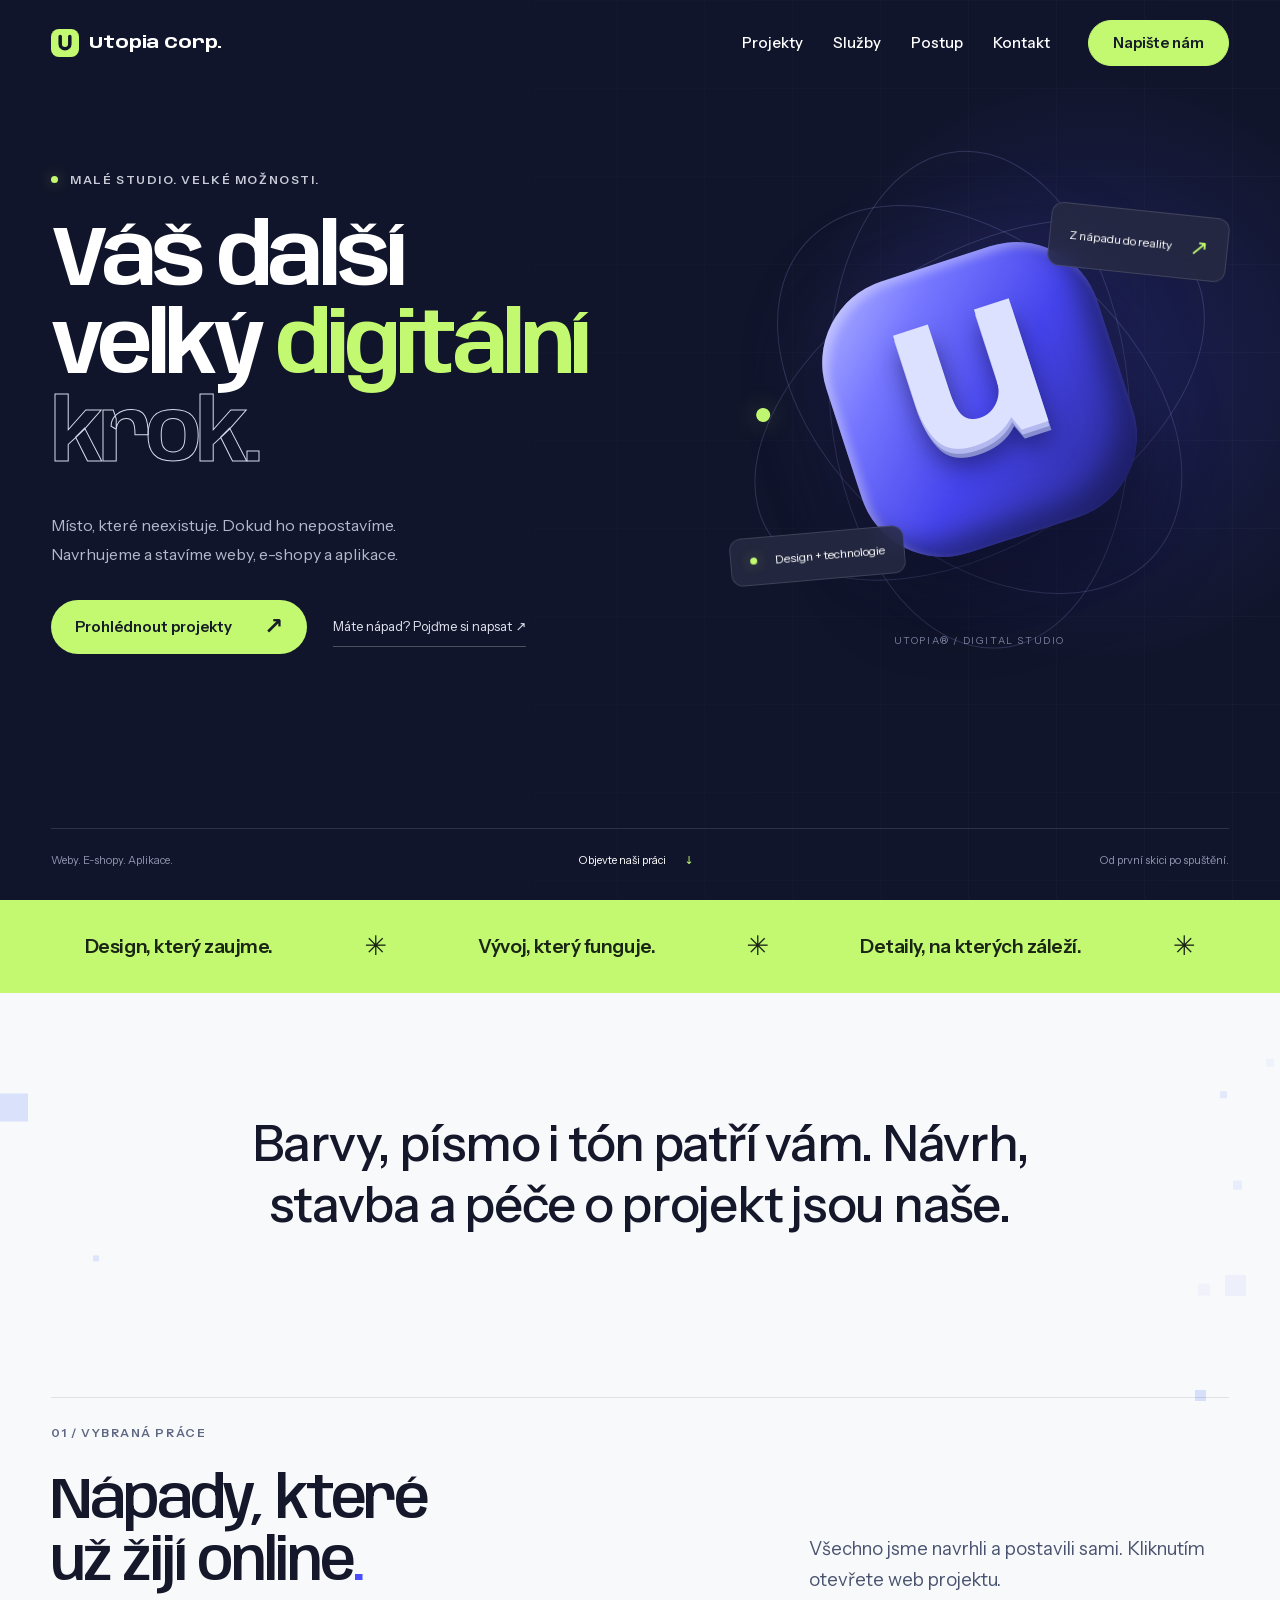
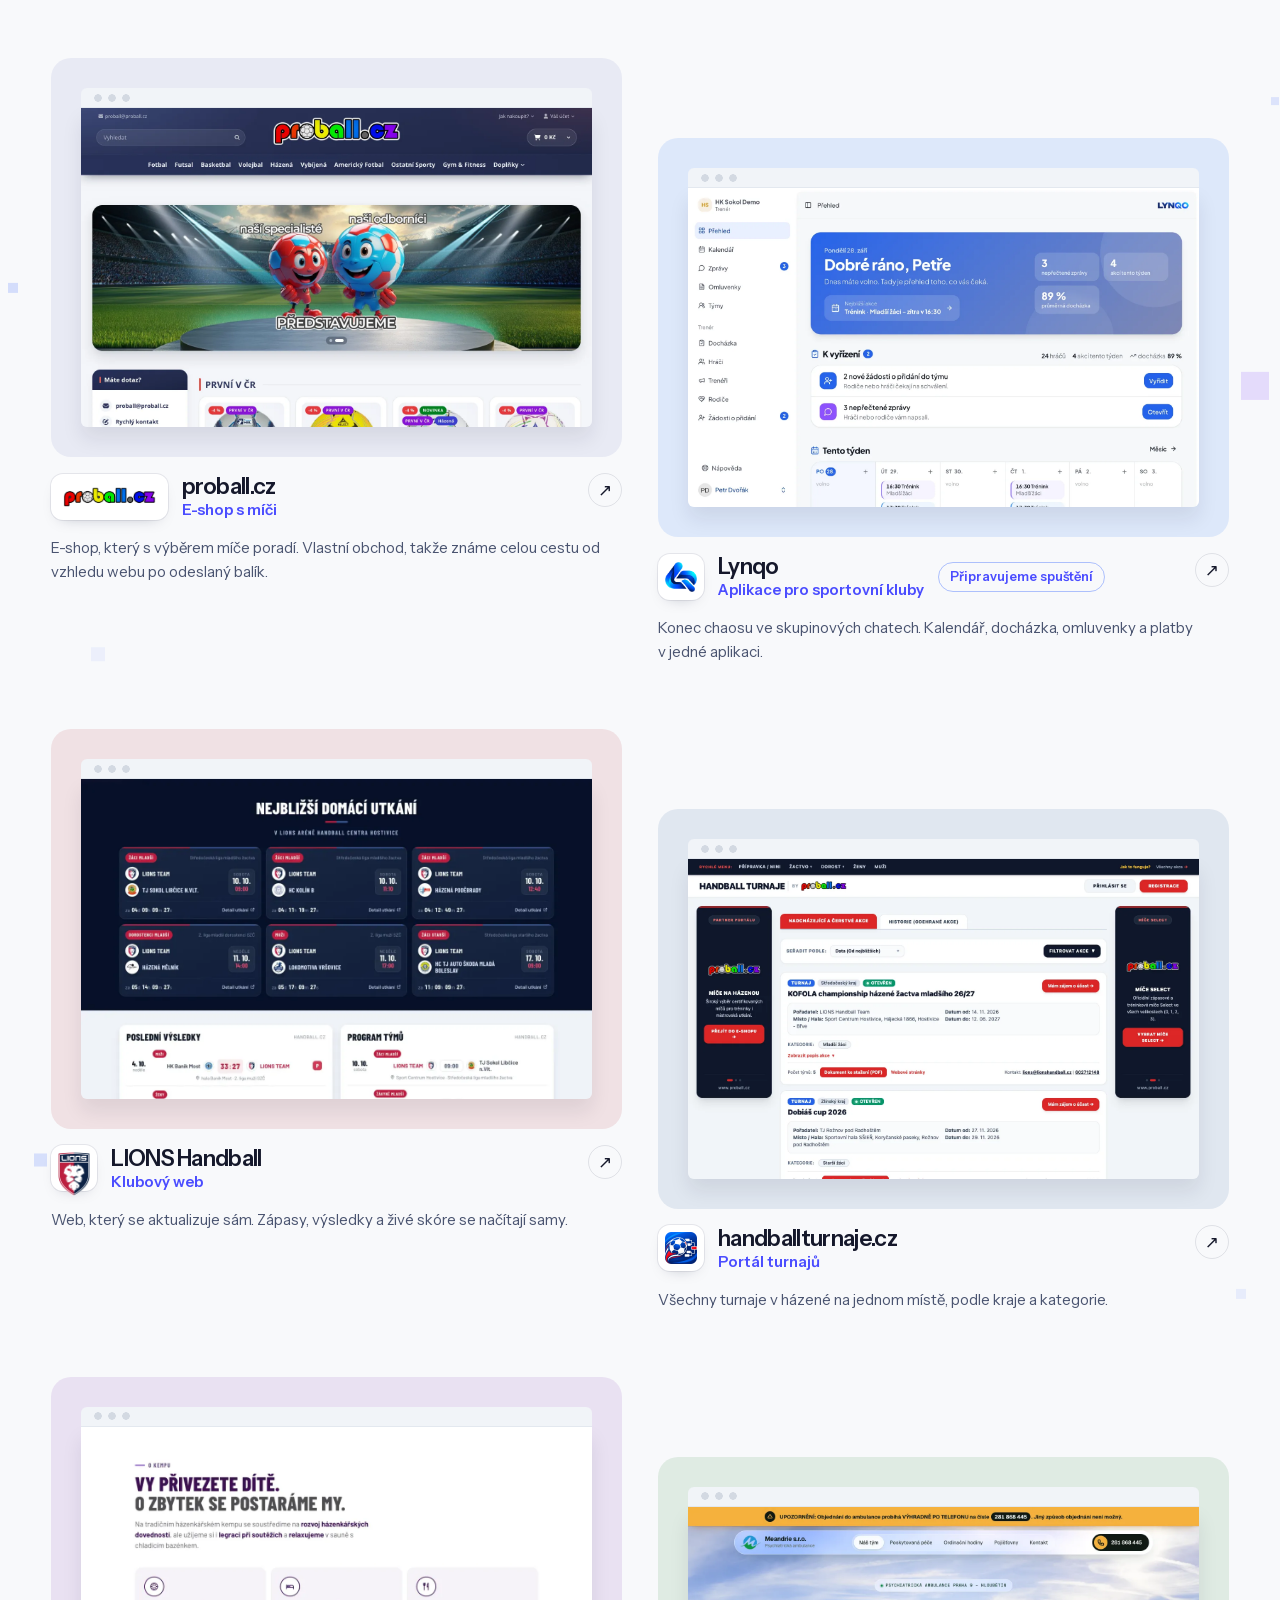
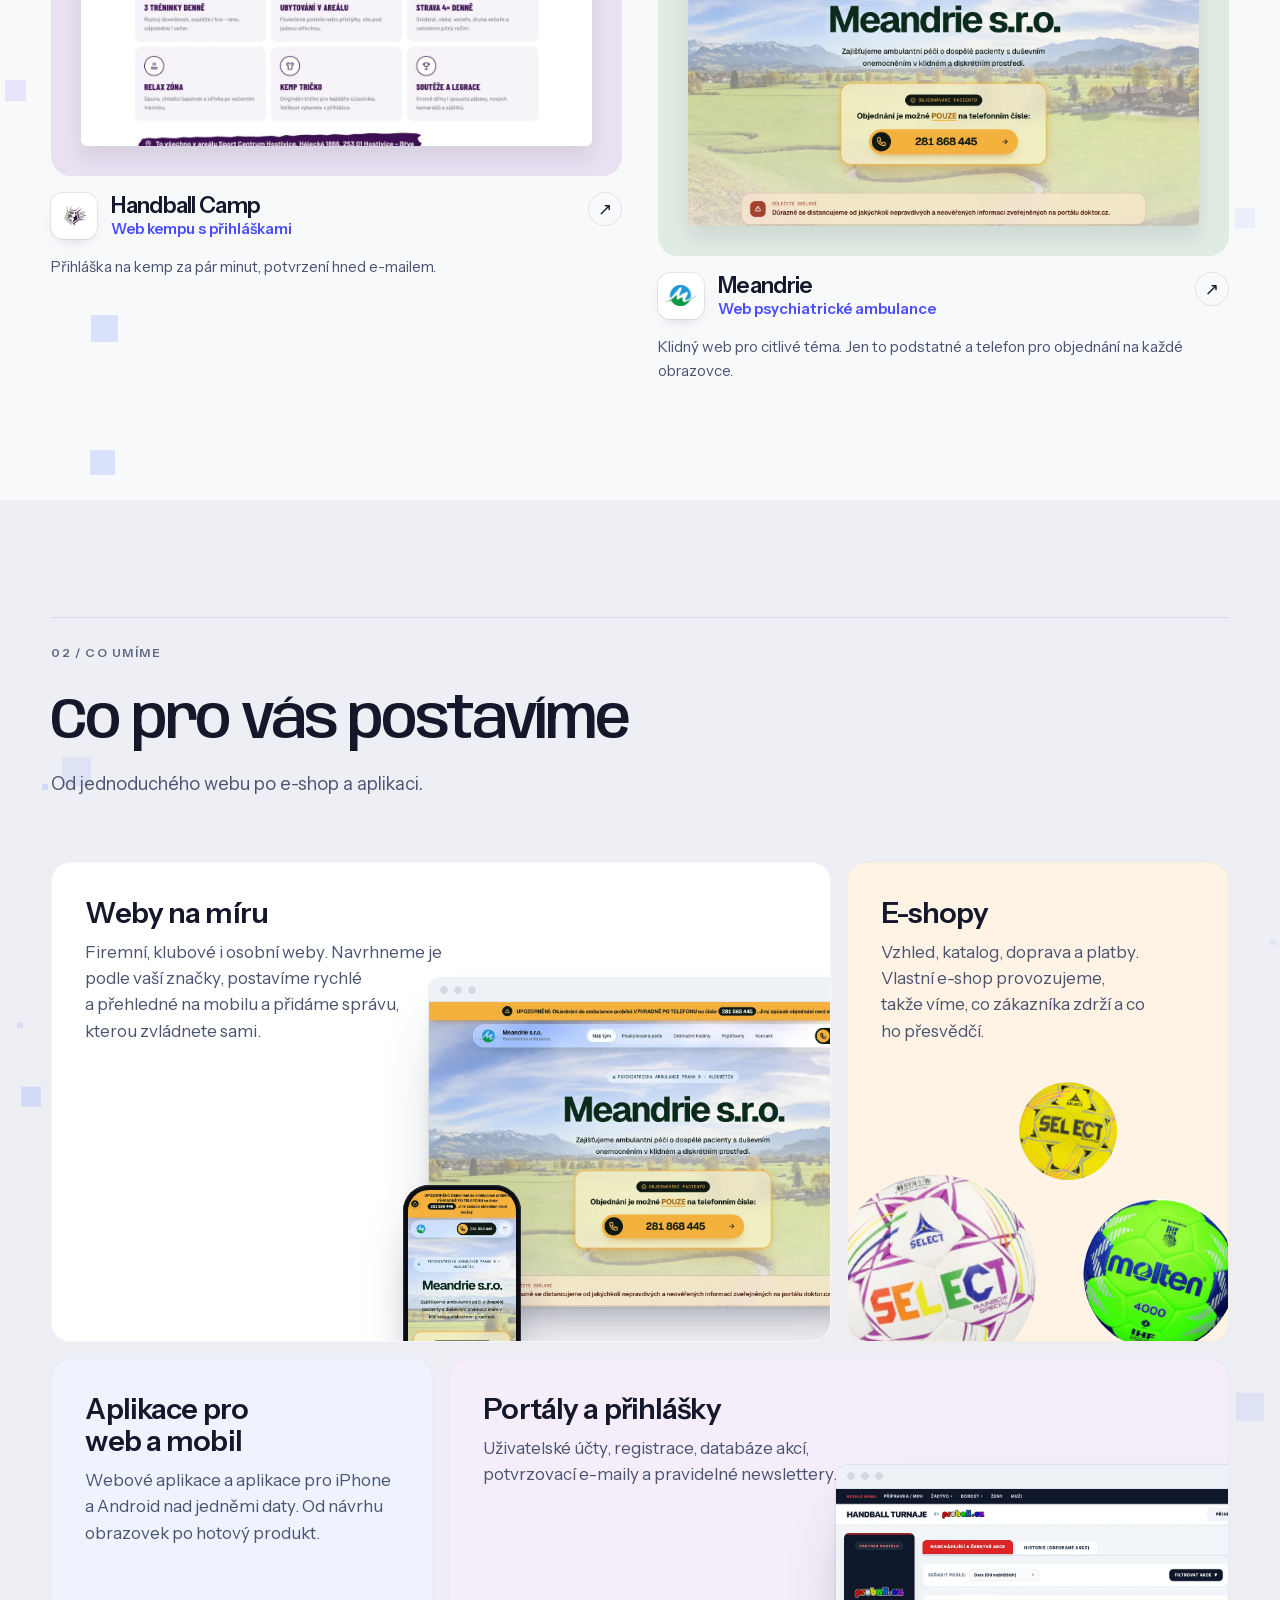
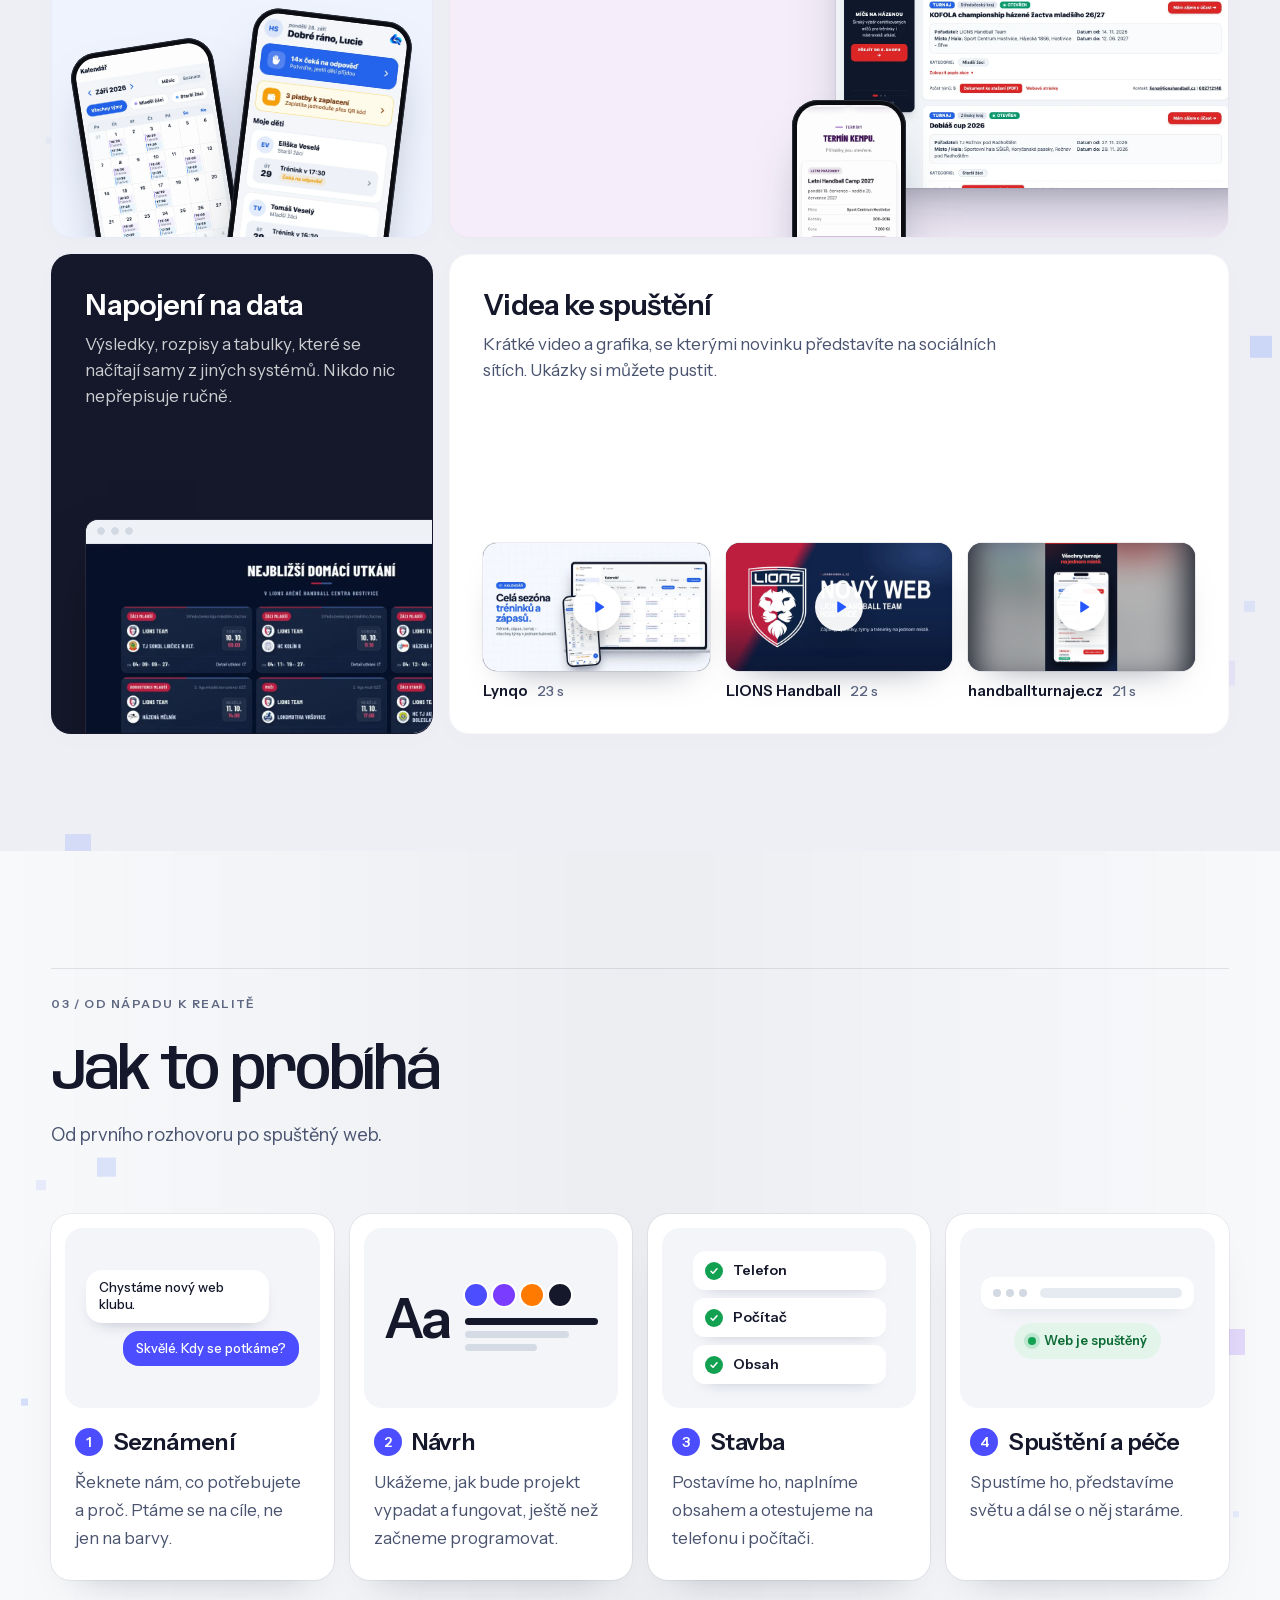
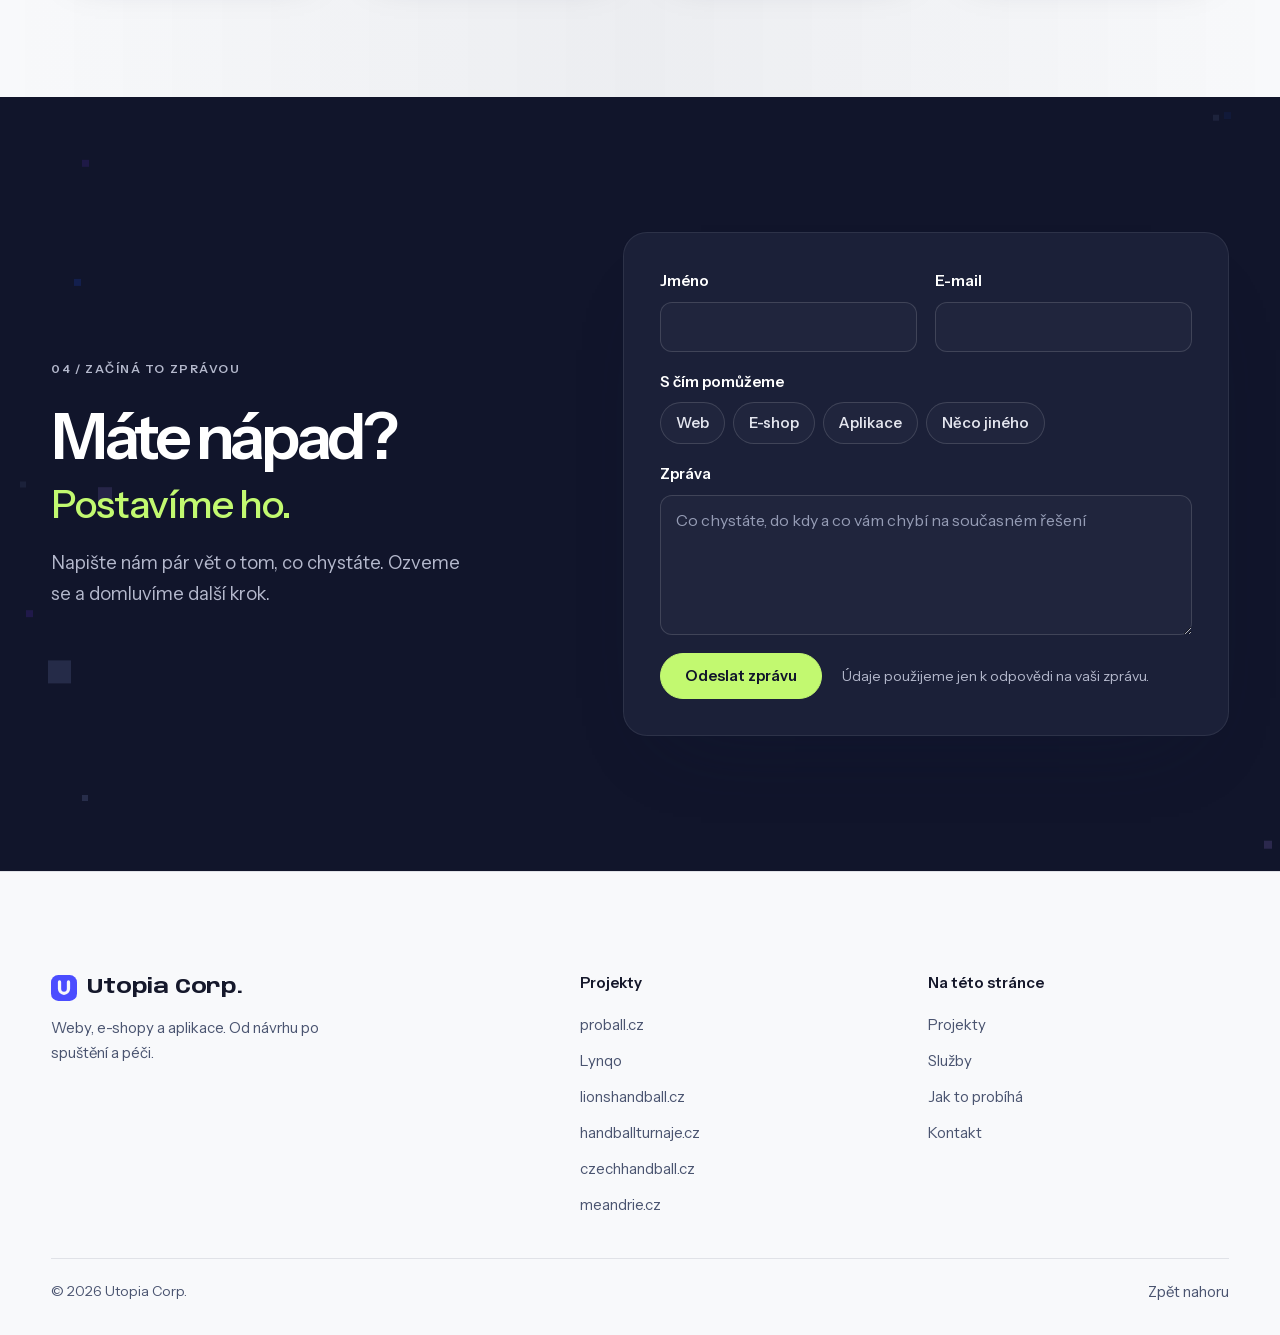
==== commit a5d22dfa: "Modernizovat vzhled webu Utopia Corp." ====
--- a/index.html
+++ b/index.html
@@ -5,7 +5,7 @@
   <meta name="viewport" content="width=device-width, initial-scale=1, viewport-fit=cover">
   <title>Utopia Corp. – weby, e-shopy a aplikace</title>
   <meta name="description" content="Utopia Corp. navrhuje a staví weby, e-shopy a aplikace. Prohlédněte si proball.cz, Lynqo, LIONS Handball, handballturnaje.cz, Handball Camp a Meandrie.">
-  <meta name="theme-color" content="#ffffff">
+  <meta name="theme-color" content="#11152b">
   <meta property="og:type" content="website">
   <meta property="og:locale" content="cs_CZ">
   <meta property="og:title" content="Utopia Corp. – weby, e-shopy a aplikace">
@@ -16,7 +16,7 @@
   <link rel="apple-touch-icon" href="assets/img/apple-touch-icon.png?v=2">
   <link rel="preload" href="assets/fonts/anybody-latin.woff2" as="font" type="font/woff2" crossorigin>
   <link rel="preload" href="assets/fonts/instrument-sans-latin.woff2" as="font" type="font/woff2" crossorigin>
-  <link rel="stylesheet" href="assets/css/main.css?v=8">
+  <link rel="stylesheet" href="assets/css/main.css?v=9">
   <script>
     (function () {
       var root = document.documentElement;
@@ -25,7 +25,7 @@
       setTimeout(function () { root.classList.add('is-loaded'); }, 4500);
     })();
   </script>
-  <script type="module" src="assets/js/main.js?v=7"></script>
+  <script type="module" src="assets/js/main.js?v=8"></script>
 </head>
 <body>
   <a class="skip-link" href="#obsah">Přeskočit na obsah</a>
@@ -64,21 +64,28 @@
   </header>
 
   <main id="obsah">
-    <!-- ============ ÚVOD: logo poskládané z pixelů ============ -->
+    <!-- ============ ÚVOD ============ -->
     <section class="hero" id="top" aria-labelledby="hero-title" data-hero>
-      <canvas class="hero__canvas" aria-hidden="true" data-particles></canvas>
-      <div class="hero__orb" aria-hidden="true" data-orb></div>
+      <div class="hero__grid" aria-hidden="true"></div>
       <div class="hero__content">
-        <h1 class="sr-only" id="hero-title">Utopia Corp.</h1>
-        <p class="hero__logo" aria-hidden="true" data-logo>Utopia</p>
-        <p class="hero__tagline">Místo, které neexistuje. Dokud ho nepostavíme.</p>
-        <p class="hero__sub">Navrhujeme a&nbsp;stavíme weby, <span class="nowrap">e-shopy</span> a&nbsp;aplikace.</p>
-      </div>
-      <a class="scroll-down" href="#projekty">
-        <span class="sr-only">Přejít na projekty</span>
-        <svg viewBox="0 0 24 24" aria-hidden="true"><path d="M12 5v13M6.5 12.5 12 18l5.5-5.5" fill="none" stroke="currentColor" stroke-width="1.8" stroke-linecap="round" stroke-linejoin="round"/></svg>
-      </a>
-    </section>
+        <p class="eyebrow"><span class="status-dot" aria-hidden="true"></span> Malé studio. Velké možnosti.</p>
+        <h1 class="hero__title" id="hero-title">Váš další<br>velký <span>digitální</span><br><span class="hero__outline">krok.</span></h1>
+        <p class="hero__sub">Místo, které neexistuje. Dokud ho nepostavíme.<br>Navrhujeme a stavíme weby, e-shopy a aplikace.</p>
+        <div class="hero__actions">
+          <a class="pill hero__cta" href="#projekty">Prohlédnout projekty <span aria-hidden="true">↗</span></a>
+          <a class="hero__contact" href="#kontakt">Máte nápad? Pojďme si napsat <span aria-hidden="true">↗</span></a>
+        </div>
+      </div>
+      <div class="hero__art" aria-hidden="true">
+        <div class="orbit orbit--one"></div><div class="orbit orbit--two"></div><div class="orbit orbit--three"></div>
+        <div class="utopia-object"><span>u</span></div>
+        <span class="art-label art-label--top">Z nápadu do reality <i>↗</i></span>
+        <span class="art-label art-label--bottom"><i class="status-dot"></i> Design + technologie</span>
+        <span class="art-coordinate">UTOPIA® / DIGITAL STUDIO</span>
+      </div>
+      <div class="hero__footer"><span>Weby. E-shopy. Aplikace.</span><a href="#projekty">Objevte naši práci <span aria-hidden="true">↓</span></a><span>Od první skici po spuštění.</span></div>
+    </section>
+    <div class="studio-strip" aria-label="Naše zaměření"><span>Design, který zaujme.</span><i aria-hidden="true">✳</i><span>Vývoj, který funguje.</span><i aria-hidden="true">✳</i><span>Detaily, na kterých záleží.</span><i aria-hidden="true">✳</i></div>
 
     <!-- ============ VÝPOVĚĎ ============ -->
     <section class="statement" aria-label="O nás" data-pixels="10">
@@ -89,7 +96,7 @@
     <section class="projects" id="projekty" aria-labelledby="projects-title" data-pixels="18">
       <div class="container">
         <header class="section-head" data-reveal>
-          <h2 class="section-title" id="projects-title">Projekty</h2>
+          <p class="section-kicker">01 / Vybraná práce</p><h2 class="section-title" id="projects-title">Nápady, které<br>už žijí online<span class="title-dot">.</span></h2>
           <p class="section-lead">Všechno jsme navrhli a&nbsp;postavili sami. Kliknutím otevřete web projektu.</p>
         </header>
 
@@ -186,7 +193,7 @@
     <section class="services" id="sluzby" aria-labelledby="services-title" data-pixels="16">
       <div class="container">
         <header class="section-head" data-reveal>
-          <h2 class="section-title" id="services-title">Co pro vás postavíme</h2>
+          <p class="section-kicker">02 / Co umíme</p><h2 class="section-title" id="services-title">Co pro vás postavíme</h2>
           <p class="section-lead">Od jednoduchého webu po <span class="nowrap">e-shop</span> a&nbsp;aplikaci.</p>
         </header>
 
@@ -280,7 +287,7 @@
     <section class="process" id="postup" aria-labelledby="process-title" data-pixels="12">
       <div class="container">
         <header class="section-head" data-reveal>
-          <h2 class="section-title" id="process-title">Jak to probíhá</h2>
+          <p class="section-kicker">03 / Od nápadu k realitě</p><h2 class="section-title" id="process-title">Jak to probíhá</h2>
           <p class="section-lead">Od prvního rozhovoru po spuštěný web.</p>
         </header>
         <ol class="steps">
@@ -334,7 +341,7 @@
     <section class="contact" id="kontakt" aria-labelledby="contact-title" data-pixels="14">
       <div class="container contact__grid">
         <div class="contact__intro" data-reveal>
-          <h2 class="contact__title" id="contact-title">Máte nápad?</h2>
+          <p class="section-kicker">04 / Začíná to zprávou</p><h2 class="contact__title" id="contact-title">Máte nápad?</h2>
           <p class="contact__sub">Postavíme ho.</p>
           <p class="contact__lead">Napište nám pár vět o&nbsp;tom, co chystáte. Ozveme se a&nbsp;domluvíme další krok.</p>
         </div>
--- a/assets/css/main.css
+++ b/assets/css/main.css
@@ -2002,3 +2002,63 @@
     transform: none;
   }
 }
+
+/* ---------- Nová vizuální identita: digitální studio ---------- */
+:root { --bg: #f8f9fb; --ink: #15182b; --container: 1280px; --brand: #4b4dff; --brand-dark: #393bcc; }
+.site-header { height: 86px; }
+.site-header:not(.is-scrolled) .brand, .site-header:not(.is-scrolled) .site-nav a { color: #fff; }
+.site-header:not(.is-scrolled) .brand__mark { color: #c2f970; }
+.site-header__cta { background: #c2f970; border-color: #c2f970; color: #171d26; }
+.hero { display: block; height: auto; min-height: min(900px, 100svh); padding: 170px max(var(--gutter), calc((100vw - 1280px) / 2)) 140px; background: #11152b; color: #fff; }
+.hero__grid { position: absolute; inset: 0; z-index: -1; background: linear-gradient(90deg, #ffffff06 1px, transparent 1px), linear-gradient(#ffffff06 1px, transparent 1px); background-size: 88px 88px; mask-image: linear-gradient(to right, transparent, #000); }
+.hero::before { content: ''; position: absolute; width: 650px; height: 650px; right: -140px; top: 5%; background: radial-gradient(circle, #4b4dff33, transparent 65%); pointer-events: none; z-index: -1; }
+.hero__content { display: block; text-align: left; width: 64%; pointer-events: auto; }
+.eyebrow, .section-kicker { font-size: 12px; font-weight: 600; letter-spacing: .13em; text-transform: uppercase; }
+.eyebrow { display: flex; align-items: center; gap: 12px; color: #c8cbd7; margin-bottom: 28px; }
+.status-dot { display: inline-block; width: 7px; height: 7px; border-radius: 50%; background: #c2f970; box-shadow: 0 0 14px #c2f97466; flex: none; }
+.hero__title { font-family: var(--font-display); font-size: clamp(55px, 6.7vw, 100px); line-height: 1.03; font-weight: 650; letter-spacing: -.065em; }
+.hero__title > span:not(.hero__outline) { color: #c2f970; }
+.hero__outline { color: transparent; -webkit-text-stroke: 1px #d7dbed; }
+.hero .hero__sub { color: #b4b8cc; font-size: 16px; line-height: 1.8; margin-top: 28px; opacity: 1; transform: none; }
+.hero__actions { display: flex; align-items: center; flex-wrap: wrap; gap: 26px; margin-top: 32px; }
+.hero__cta { background: #c2f970; border: 0; color: #171d26; gap: 32px; min-height: 54px; padding: 0 24px; }
+.hero__cta span { font-size: 23px; }
+.hero__contact { color: #e0e3ee; font-size: 13px; text-decoration: none; border-bottom: 1px solid #ffffff40; padding-block: 8px; }
+.hero__art { position: absolute; right: 4%; top: 150px; width: 39%; aspect-ratio: 1; display: grid; place-items: center; }
+.utopia-object { width: 57%; aspect-ratio: 1; display: grid; place-items: center; border-radius: 30%; background: linear-gradient(135deg, #b8bbff 0%, #7778ff 25%, #4544ed 55%, #262683 100%); box-shadow: inset 5px 6px 10px #ffffff55, inset -16px -20px 24px #13174488, 0 45px 70px #05081988, 0 0 100px #6e6aff22; transform: rotate(-18deg); animation: object-float 8s ease-in-out infinite; }
+.utopia-object span { font-family: var(--font-display); font-size: clamp(100px, 17vw, 260px); line-height: 1; font-weight: 700; color: #dce1ff; text-shadow: 0 5px 0 #b3b8ef, 0 9px 0 #878dce, 0 18px 24px #15154999; transform: translateY(-8%); }
+.orbit { position: absolute; width: 100%; height: 58%; border: 1px solid #a7a7ee35; border-radius: 50%; transform: rotate(-32deg); }
+.orbit--two { transform: rotate(42deg); width: 94%; height: 62%; }
+.orbit--three { transform: rotate(85deg); width: 100%; height: 60%; }
+.orbit--one::before { content: ''; position: absolute; left: 10%; top: 12%; width: 14px; height: 14px; background: #c2f970; border-radius: 50%; box-shadow: 0 0 26px #c2f97055; }
+.art-label { position: absolute; z-index: 2; padding: 13px 19px; font-size: 12px; background: #272b42c9; border: 1px solid #ffffff20; border-radius: 12px; backdrop-filter: blur(12px); display: flex; gap: 18px; align-items: center; }
+.art-label--top { right: 0; top: 12%; transform: rotate(6deg); }.art-label--top i { font-style: normal; color: #c2f970; font-size: 22px; }
+.art-label--bottom { left: 0; bottom: 14%; transform: rotate(-5deg); }
+.art-coordinate { position: absolute; bottom: 0; color: #787e9c; font-size: 10px; letter-spacing: .16em; }
+.hero__footer { position: absolute; bottom: 30px; left: var(--gutter); right: var(--gutter); display: flex; justify-content: space-between; border-top: 1px solid #ffffff1f; padding-top: 22px; color: #8e94ac; font-size: 11px; }
+.hero__footer a { color: #fff; text-decoration: none; }.hero__footer a span { margin-left: 16px; color: #c2f970; }
+.studio-strip { display: flex; justify-content: space-around; align-items: center; gap: 24px; padding: 24px var(--gutter); background: #c2f970; color: #1a2516; font-size: clamp(12px, 1.5vw, 19px); font-weight: 600; letter-spacing: -.025em; }.studio-strip i { font-size: 27px; font-style: normal; }
+.statement { padding-block: 120px 80px; }.statement__text { max-width: 29ch; font-weight: 500; }
+.pixels { opacity: .18; }
+.section-head { max-width: none; justify-items: start; text-align: left; margin-left: 0; border-top: 1px solid var(--line); padding-top: 25px; }
+.section-kicker { color: var(--ink-3); margin-bottom: 12px; }.section-title { color: var(--ink); font-family: var(--font-display); font-weight: 550; font-size: clamp(34px, 4.5vw, 64px); letter-spacing: -.055em; }.title-dot { color: var(--brand); }
+.projects .section-head { grid-template-columns: 1.2fr 1fr; align-items: end; }.projects .section-kicker { grid-column: 1 / -1; }.projects .section-lead { justify-self: end; max-width: 35ch; }
+.cards { gap: 65px 36px; }.card { min-width: 0; }.card:nth-child(even) { padding-top: 80px; }
+.card__frame { padding: 30px; background: #e8eaf4; border-radius: 20px; box-shadow: none; }.card:nth-child(2) .card__frame { background: #dde8fa; }.card:nth-child(3) .card__frame { background: #f0e1e4; }.card:nth-child(4) .card__frame { background: #e0e7f0; }.card:nth-child(5) .card__frame { background: #e9e1f2; }.card:nth-child(6) .card__frame { background: #dfebe3; }
+.card__frame::before { height: 20px; border-radius: 6px 6px 0 0; }.card__frame > img { border-radius: 0 0 6px 6px; box-shadow: 0 12px 20px #15182b16; }.card__meta { position: relative; padding-right: 40px; }.card__meta::after { content: '↗'; position: absolute; right: 0; top: 0; width: 34px; height: 34px; display: grid; place-items: center; border: 1px solid var(--line); border-radius: 50%; }.card__name { letter-spacing: -.03em; }.card__claim { color: var(--ink-2); font-size: 15px; }
+.services { background: #eeeff5; }.tile { border: 1px solid #15182b08; box-shadow: 0 6px 30px #15182b04; }.step__stage { border-radius: 18px; }
+.contact { background: #11152b; color: #fff; }.contact .contact__title { color: #fff; letter-spacing: -.065em; }.contact .contact__sub { color: #c2f970; }.contact .contact__lead, .contact .section-kicker, .contact .form__note { color: #b4b8cc; }.contact .field input:not([type=checkbox]), .contact .field textarea { background: #ffffff06; border-color: #ffffff28; color: #fff; }.contact .chip span { color: #e3e5ee; border-color: #ffffff38; }.contact .chip input:checked + span { color: #11152b; background: #c2f970; border-color: #c2f970; }.contact .pill--brand { color: #11152b; background: #c2f970; border-color: #c2f970; }.contact .field__error { color: #ffaaa5; }.contact textarea::placeholder { color: #959cb5; }
+@keyframes object-float { 50% { transform: translateY(-18px) rotate(-12deg); } }
+@media (hover: hover) { .hero__cta:hover, .site-header__cta:hover, .contact .pill--brand:hover { color: #11152b; background: #d7ff9d; border-color: #d7ff9d; box-shadow: 0 8px 24px #c2f97022; }.card__link:hover .card__meta::after { background: var(--brand); color: #fff; border-color: var(--brand); } }
+@media (max-width: 1000px) { .hero { padding-top: 145px; }.hero__art { top: 195px; right: 1%; }.hero__actions { gap: 14px; }.art-label { padding: 10px 12px; font-size: 10px; } }
+@media (max-width: 860px) { .site-header:not(.is-scrolled) .menu-toggle { color: #fff; }.nav-open .site-header .brand, .nav-open .site-header .menu-toggle, .site-header .site-nav a { color: var(--ink); }.hero { min-height: auto; padding-bottom: 95px; }.hero__content { width: 100%; }.hero__title { font-size: clamp(55px, 9vw, 78px); }.hero__art { position: relative; top: auto; right: auto; width: min(85%, 440px); margin: 35px auto 25px; }.utopia-object span { font-size: clamp(140px, 35vw, 230px); }.hero__footer > span:last-child { display: none; }.studio-strip { flex-wrap: wrap; gap: 12px 20px; }.studio-strip i:last-child { display: none; }.projects .section-head { grid-template-columns: 1fr; }.projects .section-lead { justify-self: start; }.card:nth-child(even) { padding-top: 0; } }
+@media (max-width: 480px) { .site-header { height: 72px; }.hero { padding-top: 118px; }.hero__title { font-size: clamp(47px, 12vw, 60px); }.hero .hero__sub { font-size: 14px; }.hero__actions { align-items: start; flex-direction: column; gap: 12px; }.hero__art { margin-top: 24px; width: 90%; }.eyebrow { font-size: 10px; }.hero__footer { font-size: 10px; }.studio-strip { font-size: 11px; }.studio-strip span:last-of-type, .studio-strip i:nth-of-type(2) { display: none; }.card__frame { padding: 20px; }.statement { padding-block: 80px 25px; } }
+/* Blokové zarovnání musí zůstat vlevo i v prohlížečích s podporou justify-items pro block. */
+.hero, .hero__content { justify-items: normal; }
+.hero__cta span, .hero__contact span, .hero__footer a span, .art-label--top i, .card__meta::after { font-family: system-ui, sans-serif; }
+.contact .form { background: #1b2038; border: 1px solid #ffffff14; }
+.contact .field input:not([type=checkbox]), .contact .field textarea, .contact .chip span { box-shadow: inset 0 0 0 1px #ffffff24; }
+.contact .chip span { background: #ffffff06; }
+.contact .field input:focus, .contact .field textarea:focus { box-shadow: inset 0 0 0 2px #c2f970; }
+.contact .field.is-invalid input, .contact .field.is-invalid textarea { box-shadow: inset 0 0 0 2px #ffaaa5; }
+.contact .chip input:checked + span { box-shadow: none; }
